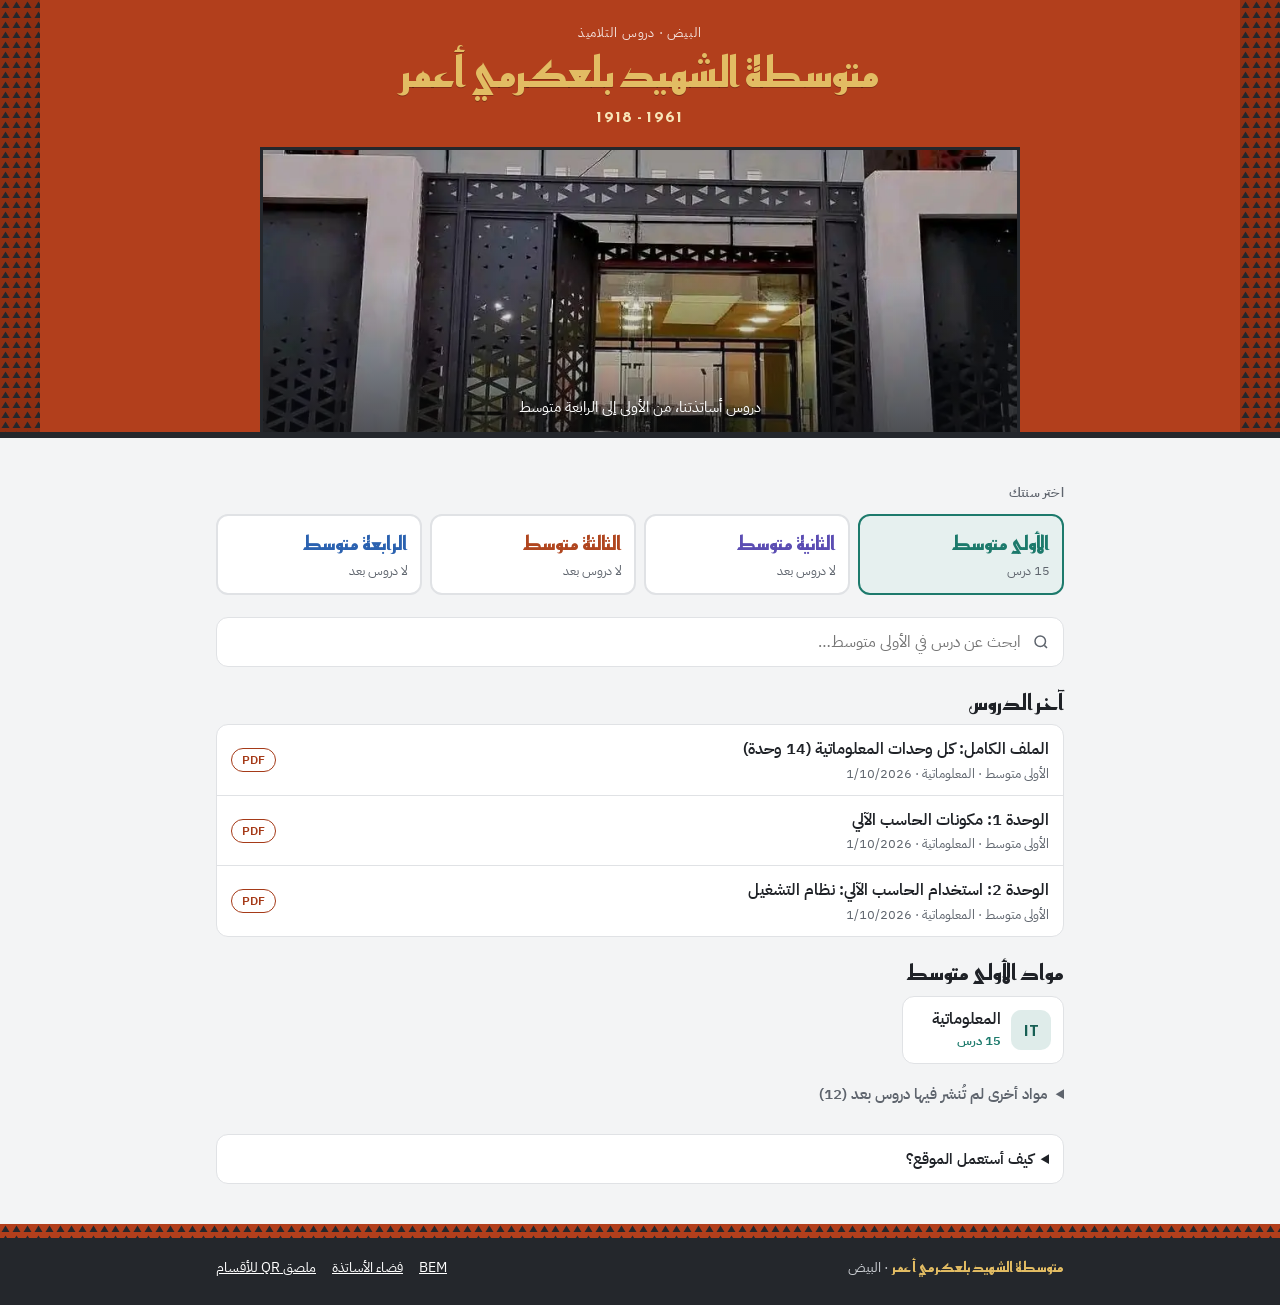
==== index.html @ a99bd286 "Silent key upload waits for the service worker; also from the fresh copy Co-Authored-By: Claude Opus" ====
<!doctype html>
<html lang="ar" dir="rtl">
<head>
<meta charset="utf-8">
<meta name="viewport" content="width=device-width,initial-scale=1,viewport-fit=cover">
<title>دروس متوسطة الشهيد بلعكرمي أعمر</title>
<meta name="description" content="دروس الأساتذة لتلاميذ متوسطة الشهيد بلعكرمي أعمر، البيض. من الأولى إلى الرابعة متوسط، ومواضيع شهادة التعليم المتوسط.">
<meta property="og:title" content="دروس متوسطة الشهيد بلعكرمي أعمر">
<meta property="og:description" content="كل دروس الأساتذة في مكان واحد، من الأولى إلى الرابعة متوسط.">
<meta property="og:image" content="https://aadl.tech/img/og.jpg">
<meta property="og:type" content="website">
<meta name="theme-color" content="#B23F1C">
<link rel="manifest" href="manifest.webmanifest">
<link rel="icon" href="icons/favicon.svg" type="image/svg+xml">
<link rel="icon" href="icons/favicon-32.png" sizes="32x32" type="image/png">
<link rel="apple-touch-icon" href="icons/app-touch-180.png">
<link rel="preload" href="fonts/plex-ar-400.woff2" as="font" type="font/woff2" crossorigin>
<link rel="preload" href="fonts/kufi-ar-700.woff2" as="font" type="font/woff2" crossorigin>
<link rel="preconnect" href="https://script.google.com" crossorigin>
<link rel="preconnect" href="https://script.googleusercontent.com" crossorigin>
<link rel="stylesheet" href="style.css?v=9">
<script src="config.js"></script>
<script src="common.js?v=11"></script>
</head>
<body>
<header class="facade">
  <div class="panel" aria-hidden="true"></div>
  <div class="inner">
    <span class="eyebrow" id="place">البيض · دروس التلاميذ</span>
    <h1 id="school">متوسطة الشهيد بلعكرمي أعمر</h1>
    <span class="dates" id="dates">1918 - 1961</span>
    <div class="glass">
      <picture><source type="image/webp" srcset="img/school-600.webp 600w, img/school-900.webp 900w" sizes="(max-width: 800px) 100vw, 760px"><img src="img/school-hero.jpg" alt="مدخل متوسطة الشهيد بلعكرمي أعمر" width="900" height="450" fetchpriority="high" decoding="async"></picture>
      <span>دروس أساتذتنا، من الأولى إلى الرابعة متوسط</span>
    </div>
  </div>
  <div class="panel" aria-hidden="true"></div>
</header>

<main>
  <div id="error"></div>
  <section id="news" hidden aria-label="إعلانات المؤسسة"></section>
  <section style="display:flex;flex-direction:column;gap:10px">
    <span class="label">اختر سنتك</span>
    <nav class="years" id="years" aria-label="السنوات"></nav>
  </section>
  <a class="bem-banner" id="bem" href="bem.html" hidden>
    <span class="bem-badge" aria-hidden="true">BEM</span>
    <span class="bt"><b>شهادة التعليم المتوسط</b><small id="bemc">مواضيع وتصحيحات</small></span>
    <span aria-hidden="true">←</span>
  </a>
  <div class="search">
    <svg viewBox="0 0 24 24" fill="none" stroke="currentColor" stroke-width="2" aria-hidden="true"><circle cx="11" cy="11" r="7"/><path d="M20 20l-3.5-3.5"/></svg>
    <input id="q" type="search" placeholder="ابحث عن درس في هذه السنة…" aria-label="ابحث عن درس" autocomplete="off">
  </div>
  <section id="saved" hidden aria-label="محفوظاتي للمراجعة"></section>
  <section id="latest" hidden></section>
  <section id="view"><div class="skeleton"></div></section>
  <section class="install pushc" id="pushc" hidden aria-live="polite"></section>
  <section class="install" id="install" hidden>
    <img class="iico" src="icons/app-192.png" width="52" height="52" alt="" loading="lazy">
    <span class="it"><b>ثبّت الموقع في هاتفك</b><small id="installHint">يفتح كتطبيق، والدروس التي فتحتها تبقى متاحة بدون إنترنت. قبل الاختبارات: افتح دروسك مرة واحدة بالإنترنت لتبقى معك.</small></span>
    <button class="btn sm" id="installBtn" type="button">تثبيت</button>
  </section>
  <details class="help">
    <summary>كيف أستعمل الموقع؟</summary>
    <ol>
      <li>اضغط على سنتك.</li>
      <li>اختر المادة، أو اكتب اسم الدرس في خانة البحث.</li>
      <li>اختر النوع إن أردت: درس، تمارين، فرض، اختبار، تصحيح.</li>
      <li>اضغط «افتح الدرس» ليفتح الملف أو الفيديو.</li>
      <li>إذا لم يفتح الدرس، اطلب المساعدة من أستاذك أو وليّك.</li>
    </ol>
  </details>
</main>

<footer>
  <div class="strip" aria-hidden="true"></div>
  <div class="in">
    <span><b id="fschool">متوسطة الشهيد بلعكرمي أعمر</b> · <span id="fplace">البيض</span></span>
    <span style="display:flex;gap:16px;flex-wrap:wrap"><a href="bem.html">BEM</a><a href="teacher.html">فضاء الأساتذة</a><a href="poster.html">ملصق QR للأقسام</a></span>
    <span id="pushf" hidden>🔔 الإشعارات مفعّلة · <button class="lnk" type="button" data-act="pushOff">إيقاف</button></span>
  </div>
</footer>

<script>
(function(){
var SUBJ=D.SUBJ,YEARS=D.YEARS,TERMS=D.TERMS,esc=D.esc,fmt=D.fmt,isNew=D.isNew,subj=D.subj;
var KIND={video:"فيديو",file:"ملف",link:"رابط",pdf:"PDF"};
var $=function(id){return document.getElementById(id)};
var lessons=[],loaded=false,ui={year:1,subj:null,q:"",type:""};

$("school").textContent=$("fschool").textContent=SITE.name;
$("dates").textContent=SITE.dates||"";$("dates").hidden=!SITE.dates;
$("place").textContent=(SITE.place?SITE.place+" · ":"")+"دروس التلاميذ";$("fplace").textContent=SITE.place||"";

var hm=(location.hash||"").slice(1).match(/^y([1-4])(?:-([a-z]+))?$/);
if(hm){ui.year=+hm[1];if(hm[2]&&subj(hm[2]))ui.subj=hm[2]}
else{try{var sy=+localStorage.getItem("doros-year");if(sy>=1&&sy<=4)ui.year=sy}catch(e){}}

function kind(u){if(isLocal(u))return"pdf";if(/youtu\.?be/i.test(u))return"video";if(/\.pdf($|[?#])/i.test(u)||/(drive|docs)\.google\./i.test(u))return"file";return"link"}
function safeUrl(u){return typeof u==="string"&&/^https:\/\/\S+$/i.test(u)}
function isLocal(u){return typeof u==="string"&&/^lessons\/[A-Za-z0-9_\/.-]+\.pdf$/i.test(u)&&u.indexOf("..")<0}
function okUrl(u){return safeUrl(u)||isLocal(u)}
function viewerHref(l){return"viewer.html?f="+encodeURIComponent(l.url)+"&t="+encodeURIComponent(l.title)+"&b=y"+l.year+"-"+l.subject}
function openHref(l){return l.src==="api"?"lesson.html?id="+encodeURIComponent(l.apiId):isLocal(l.url)?viewerHref(l):l.url}
function inSite(l){return l.src==="api"||isLocal(l.url)}
/* البحث: بدون تشكيل، أ/إ/آ = ا، ة = ه، ى = ي، و«٣» = «3» */
function norm(s){return D.fold(s).replace(/\s+/g," ").trim()}
function digit(s){return D.digits(s)}

/* ---- الدروس المرفوعة على الموقع نفسه (ملف lessons.csv) ---- */
function parseYear(v){v=norm(digit(v));var d=v.match(/[1-4]/);if(d)return +d[0];
 if(/اول/.test(v))return 1;if(/ثاني/.test(v))return 2;if(/ثالث/.test(v))return 3;if(/رابع/.test(v))return 4;return 0}
function parseTerm(v){var t=parseYear(v);return t>=1&&t<=3?t:0}
function parseSubj(v){v=norm(v);if(!v)return null;
 for(var i=0;i<SUBJ.length;i++){var n=norm(SUBJ[i].n);if(n===v||n.indexOf(v)>=0||v.indexOf(n.replace(/^(اللغه|التربيه|العلوم) /,""))>=0)return SUBJ[i].k}
 var alias={"فيزياء":"phy","طبيعيه":"sci","تاريخ":"hist","اسلاميه":"isl","مدنيه":"civ","انجليزيه":"en","فرنسيه":"fr","عربيه":"ar","معلوماتيه":"info","رياضيات":"math"};
 for(var a in alias)if(v.indexOf(a)>=0)return alias[a];return null}
function parseDate(v){v=digit(String(v||"").trim());var a=v.match(/^(\d{4})[-\/](\d{1,2})[-\/](\d{1,2})/);if(a)return a[1]+"-"+a[2].padStart(2,"0")+"-"+a[3].padStart(2,"0");
 var b=v.match(/^(\d{1,2})[\/.-](\d{1,2})[\/.-](\d{4})/);if(b)return b[3]+"-"+b[2].padStart(2,"0")+"-"+b[1].padStart(2,"0");return""}
function parseCSV(t){var rows=[],row=[],f="",q=false;t=String(t).replace(/^﻿/,"");
 for(var i=0;i<t.length;i++){var c=t[i];
  if(q){if(c==='"'){if(t[i+1]==='"'){f+='"';i++}else q=false}else f+=c}
  else if(c==='"')q=true;else if(c===","){row.push(f);f=""}
  else if(c==="\n"||c==="\r"){if(c==="\r"&&t[i+1]==="\n")i++;row.push(f);rows.push(row);row=[];f=""}
  else f+=c}
 if(f!==""||row.length){row.push(f);rows.push(row)}return rows}
function fromRows(rows){if(!rows.length)return[];
 var H=rows[0].map(norm),col=function(){for(var i=0;i<arguments.length;i++){var k=norm(arguments[i]);for(var j=0;j<H.length;j++)if(H[j].indexOf(k)>=0)return j}return-1};
 var cY=col("السنه"),cS=col("الماده"),cT=col("الفصل"),cN=col("عنوان"),cU=col("الرابط"),cP=col("الاستاذ"),cO=col("ملاحظه"),cD=col("التاريخ"),cR=col("الترتيب");
 var out=[];
 rows.slice(1).forEach(function(r,i){var g=function(c){return c>=0&&r[c]!=null?String(r[c]).trim():""};
  var l={src:"csv",id:"a"+String(i).padStart(5,"0"),year:parseYear(g(cY)),subject:parseSubj(g(cS)),term:parseTerm(g(cT)),title:g(cN),url:g(cU),teacher:g(cP),note:g(cO),
   date:parseDate(g(cD)),order:(function(x){x=parseInt(digit(x),10);return isNaN(x)?null:x})(g(cR)),type:"lesson",unit:"",files:[],videos:[],text:""};
  if(l.year&&l.subject&&l.title&&okUrl(l.url))out.push(l)});
 return out}

/* ---- دروس الأساتذة (من الخادم) ---- */
function mapApi(L){return L.map(function(x){return{src:"api",apiId:x.id,id:"c"+String(x.ts||0).padStart(15,"0"),year:+x.year,subject:x.subject,term:+x.term||0,
 title:x.title,text:x.text||"",note:"",url:"",teacher:x.teacher||"",date:x.date||"",order:null,files:x.files||[],videos:x.videos||[],type:D.typeOf(x),unit:x.unit||""}})
 .filter(function(l){return l.year>=1&&l.year<=4&&subj(l.subject)})}

function byNewest(a,b){return(b.date||"").localeCompare(a.date||"")||((a.order!=null&&b.order!=null)?a.order-b.order:0)||b.id.localeCompare(a.id)}
function byCourse(a,b){return(a.date||"").localeCompare(b.date||"")||((a.order!=null&&b.order!=null)?a.order-b.order:0)||a.id.localeCompare(b.id)}
function inYear(y){return lessons.filter(function(l){return l.year===y})}
function count(y,s){return lessons.filter(function(l){return l.year===y&&(!s||l.subject===s)}).length}

function pills(l){var o="";if(isNew(l.date))o+='<span class="pill new">جديد</span>';
 if(l.type&&l.type!=="lesson")o+='<span class="pill t-'+l.type+'">'+esc(D.typeName(l.type))+'</span>';
 if(l.src==="api"){if(l.files.length)o+='<span class="pill pdf">'+(l.files.length===1?"ملف":l.files.length===2?"ملفان":l.files.length+" ملفات")+'</span>';
  if(l.videos.length)o+='<span class="pill video">'+(l.videos.length===1?"فيديو":l.videos.length+" فيديو")+'</span>';
  if(!l.files.length&&!l.videos.length)o+='<span class="pill link">شرح</span>'}
 else{var k=kind(l.url);o+='<span class="pill '+k+'">'+KIND[k]+'</span>'}
 return o}
/* «احفظ للمراجعة» */
var byKey={};
function lkey(l){return l.src==="api"?"a:"+l.apiId:"c:"+l.url}
function star(l){var k=lkey(l),on=D.isSaved(k);byKey[k]=l;
 return'<button class="star" type="button" data-act="save" data-k="'+esc(k)+'" aria-pressed="'+on+'" aria-label="'+(on?"أزل من المحفوظات":"احفظ للمراجعة")+'" title="'+(on?"محفوظ للمراجعة":"احفظ للمراجعة")+'">'+(on?"★":"☆")+'</button>'}
function renderSaved(){var el=$("saved"),S=D.saved();
 if(!S.length||ui.subj||ui.q){el.hidden=true;el.innerHTML="";return}
 var row=function(x){var s=subj(x.s),y=YEARS[(+x.y||1)-1];return'<div class="mini sv"><a href="'+esc(x.h)+'"'+(x.ext?' target="_blank" rel="noopener"':'')+'><span class="mt"><b>'+esc(x.t)+'</b><small>'+esc(y?y.name:"")+(s?' · '+esc(s.n):'')+'</small></span></a><button class="x" type="button" data-act="unsave" data-k="'+esc(x.k)+'" aria-label="أزل من المحفوظات">×</button></div>'};
 el.hidden=false;el.innerHTML='<div class="sec-h" style="margin-bottom:8px"><h2>★ محفوظاتي للمراجعة</h2><small style="color:var(--muted)">'+S.length+'</small></div><div class="minis">'+S.slice(0,5).map(row).join("")+'</div>'
  +(S.length>5?'<details class="more-saved"><summary>عرض الكل ('+S.length+')</summary><div class="minis">'+S.slice(5).map(row).join("")+'</div></details>':'')}
function setStars(k,on){Array.prototype.forEach.call(document.querySelectorAll('.star[data-k]'),function(b){if(b.getAttribute("data-k")!==k)return;b.setAttribute("aria-pressed",String(on));b.textContent=on?"★":"☆";b.setAttribute("aria-label",on?"أزل من المحفوظات":"احفظ للمراجعة");b.title=on?"محفوظ للمراجعة":"احفظ للمراجعة"})}

function card(l,showWhere){var meta=[],s=subj(l.subject);
 if(l.unit)meta.push(esc(l.unit));if(l.teacher)meta.push("الأستاذ(ة): "+esc(l.teacher));if(l.date)meta.push(fmt(l.date));
 var o='<article class="lesson">'+(showWhere?'<span class="where">'+esc(YEARS[l.year-1].name)+' · '+esc(s.n)+'</span>':"")
  +'<div class="row"><h4>'+esc(l.title)+'</h4><span class="tags">'+pills(l)+star(l)+'</span></div>'
  +(meta.length?'<div class="meta">'+meta.map(function(x){return"<span>"+x+"</span>"}).join("<span>·</span>")+'</div>':"")
  +(l.text?'<p class="note excerpt">'+esc(l.text)+'</p>':"")+(l.note?'<p class="note">'+esc(l.note)+'</p>':"");
 if(l.src==="api")o+='<a class="open" href="'+esc(openHref(l))+'">افتح الدرس</a>';
 else if(isLocal(l.url))o+='<div class="acts"><a class="open" href="'+esc(viewerHref(l))+'">اعرض الدرس</a><a class="dl" href="'+esc(l.url)+'" download>تحميل ⤓</a></div>';
 else o+='<a class="open" href="'+esc(l.url)+'" target="_blank" rel="noopener">افتح الدرس ↗</a>';
 return o+'</article>'}

/* ---- إعلانات المؤسسة ---- */
function renderNews(){var N=D.activeNews(D.news()),el=$("news");
 if(!N.length){el.hidden=true;el.innerHTML="";return}
 el.hidden=false;el.innerHTML='<div class="news">'+N.map(function(n){return'<article class="nitem'+(n.pinned?' pin':'')+'"><div class="nh"><b>'+(n.pinned?'<span aria-hidden="true">📌 </span>':'')+esc(n.title)+'</b><small>'+fmt(n.date)+'</small></div>'+(n.text?'<p>'+esc(n.text)+'</p>':'')+'</article>'}).join("")+'</div>'}

function renderYears(){var o="";
 YEARS.forEach(function(y){var c=count(y.n);o+='<button class="year" data-act="year" data-y="'+y.n+'" aria-pressed="'+(ui.year===y.n)+'"><b>'+y.name+'</b><span>'+(loaded?(c?c+" درس":"لا دروس بعد"):"…")+'</span></button>'});
 $("years").innerHTML=o;
 var bem=lessons.filter(function(l){return l.type==="bem"||l.type==="bemc"}).length;
 $("bem").hidden=!(ui.year===4||bem>0);$("bemc").textContent=bem?bem+" موضوع وتصحيح":"مواضيع وتصحيحات";}

function renderLatest(){var L=lessons.slice().sort(byNewest).slice(0,3),el=$("latest");
 if(!L.length||ui.subj||ui.q){el.hidden=true;return}
 el.hidden=false;el.innerHTML='<div class="sec-h" style="margin-bottom:8px"><h2>آخر الدروس</h2></div><div class="minis">'+L.map(function(l){
  return'<a class="mini" href="'+esc(openHref(l))+'"'+(inSite(l)?'':' target="_blank" rel="noopener"')+'><span class="mt"><b>'+esc(l.title)+'</b><small>'+esc(YEARS[l.year-1].name)+' · '+esc(subj(l.subject).n)+(l.date?' · '+fmt(l.date):'')+'</small></span><span class="tags">'+miniPill(l)+'</span></a>'}).join("")+'</div>'}
function miniPill(l){if(isNew(l.date))return'<span class="pill new">جديد</span>';if(l.type&&l.type!=="lesson")return'<span class="pill t-'+l.type+'">'+esc(D.typeName(l.type))+'</span>';
 if(l.src==="api")return l.videos.length&&!l.files.length?'<span class="pill video">فيديو</span>':l.files.length?'<span class="pill pdf">ملف</span>':'<span class="pill link">شرح</span>';var k=kind(l.url);return'<span class="pill '+k+'">'+KIND[k]+'</span>'}

function subjBtn(s,c){return'<button class="subj'+(c?" has":"")+'" data-act="subj" data-k="'+s.k+'" style="--yc:var(--y'+ui.year+')"><span class="glyph" aria-hidden="true">'+esc(s.g)+'</span><span class="t"><b>'+s.n+'</b><small>'+(c?c+" درس":"لا دروس بعد")+'</small></span></button>'}

function renderView(){var o="",yname=YEARS[ui.year-1].name;
 if(!loaded){$("view").innerHTML='<div class="list"><div class="skeleton"></div><div class="skeleton"></div></div>';return}
 if(ui.q){var q=norm(ui.q),R=inYear(ui.year).filter(function(l){return norm(l.title+" "+l.note+" "+l.text+" "+l.unit+" "+l.teacher+" "+subj(l.subject).n+" "+D.typeName(l.type)).indexOf(q)>=0}).sort(byNewest);
  o='<div class="sec-h"><h2>نتائج البحث في '+yname+'</h2></div>';
  o+=R.length?'<div class="list" style="margin-top:10px">'+R.map(function(l){return card(l,true)}).join("")+'</div>':'<div class="empty" style="margin-top:10px">لا يوجد درس بهذا الاسم في '+yname+'.</div>';
 }else if(!ui.subj){
  /* المواد التي فيها دروس أولًا، والباقي مطويّ */
  var full=SUBJ.filter(function(s){return count(ui.year,s.k)}),empty=SUBJ.filter(function(s){return!count(ui.year,s.k)});
  o='<div class="sec-h" style="margin-bottom:10px"><h2>مواد '+yname+'</h2></div>';
  if(full.length)o+='<div class="subjects">'+full.map(function(s){return subjBtn(s,count(ui.year,s.k))}).join("")+'</div>';
  else o+='<div class="empty">لم تُنشر دروس لهذه السنة بعد. ستظهر هنا فور نشرها.</div>';
  if(empty.length)o+='<details class="more-subj"'+(full.length?'':' open')+'><summary>مواد أخرى لم تُنشر فيها دروس بعد ('+empty.length+')</summary><div class="subjects">'+empty.map(function(s){return subjBtn(s,0)}).join("")+'</div></details>';
 }else{
  var s=subj(ui.subj),all=lessons.filter(function(l){return l.year===ui.year&&l.subject===ui.subj});
  o='<div class="sec-h" style="margin-bottom:12px"><h2>'+s.n+' · '+yname+'</h2><span style="display:flex;gap:6px;flex-wrap:wrap"><button class="back" data-act="shareSubj" title="أرسل رابط هذه المادة لمجموعة القسم">مشاركة ↗</button><button class="back" data-act="back">→ كل المواد</button></span></div>';
  if(!all.length){o+='<div class="empty">لم يُضِف الأستاذ دروسًا لهذه المادة بعد. عُد لاحقًا.</div>';$("view").innerHTML=o;return}
  /* أزرار التصفية حسب النوع */
  var present=D.TYPES.filter(function(t){return all.some(function(l){return l.type===t.k})});
  if(ui.type&&!present.some(function(t){return t.k===ui.type}))ui.type="";
  if(present.length>1)o+='<div class="chips" role="group" aria-label="نوع المحتوى"><button class="chip" data-act="type" data-t="" aria-pressed="'+(!ui.type)+'">الكل <small>'+all.length+'</small></button>'
   +present.map(function(t){var c=all.filter(function(l){return l.type===t.k}).length;return'<button class="chip" data-act="type" data-t="'+t.k+'" aria-pressed="'+(ui.type===t.k)+'">'+t.n+' <small>'+c+'</small></button>'}).join("")+'</div>';
  var list=ui.type?all.filter(function(l){return l.type===ui.type}):all;
  /* دروس السنة الدراسية الحالية أولًا، ودروس السنوات الماضية في «أرشيف» مطويّ */
  var ys=D.yearStart(),cur=list.filter(function(l){return!l.date||l.date>=ys||l.type==="bem"||l.type==="bemc"}),old=list.filter(function(l){return cur.indexOf(l)<0});
  if(cur.length)o+=terms(cur);
  else o+='<div class="empty">لم تُنشر دروس هذه السنة الدراسية بعد. دروس السنوات الماضية في الأرشيف أدناه.</div>';
  if(old.length)o+='<details class="archive" style="margin-top:18px"><summary>📦 أرشيف السنوات الماضية ('+old.length+')</summary><div class="list">'+old.slice().sort(byNewest).map(function(l){return card(l,false)}).join("")+'</div></details>';
 }
 $("view").innerHTML=o}

/* الدروس بلا فصل (ملفات lessons.csv، أو «بدون تحديد» في فضاء الأساتذة) تُعرض أولًا بعنوان «لكل السنة»،
   ولا تنزل إلى آخر الصفحة كـ«دروس أخرى» عندما ينشر أستاذ أول درس بفصل */
function terms(list){var o="",termed=list.some(function(l){return l.term>0});
 o+='<div style="display:flex;flex-direction:column;gap:18px">';
 [0,1,2,3].forEach(function(t){var T=list.filter(function(l){return l.term===t});if(!T.length)return;
  o+='<section class="term">'+(termed?'<h3>'+(t?TERMS[t-1]:"لكل السنة")+'</h3>':'');
  var withUnit=T.filter(function(l){return l.unit});
  if(!withUnit.length){o+=T.slice().sort(byNewest).map(function(l){return card(l,false)}).join("")}
  else{
   /* حسب المقطع: المقاطع بترتيبها (رقم أو «الأول، الثاني…»)، والدروس داخل المقطع بترتيب نشرها */
   var units=[];withUnit.forEach(function(l){if(units.indexOf(l.unit)<0)units.push(l.unit)});
   units.sort(function(a,b){return D.unitKey(a)-D.unitKey(b)||a.localeCompare(b,"ar")});
   units.forEach(function(u){o+='<div class="unit"><h4 class="unit-h">'+esc(u)+'</h4>'+T.filter(function(l){return l.unit===u}).sort(byCourse).map(function(l){return card(l,false)}).join("")+'</div>'});
   var rest=T.filter(function(l){return!l.unit});if(rest.length)o+='<div class="unit"><h4 class="unit-h">دروس أخرى</h4>'+rest.sort(byNewest).map(function(l){return card(l,false)}).join("")+'</div>';
  }
  o+='</section>'});
 return o+'</div>'}

function render(){renderNews();renderYears();renderSaved();renderLatest();renderView();$("q").placeholder="ابحث عن درس في "+YEARS[ui.year-1].name+"…"}
/* كل اختيار يُضاف إلى سجل التصفح: زر «رجوع» في الهاتف يعود خطوة داخل الموقع بدل الخروج منه */
function go(){var h="#y"+ui.year+(ui.subj?"-"+ui.subj:"");if(location.hash!==h)history.pushState(null,"",h);render()}
function fromHash(){var m=(location.hash||"").slice(1).match(/^y([1-4])(?:-([a-z]+))?$/);
 if(m){ui.year=+m[1];ui.subj=m[2]&&subj(m[2])?m[2]:null}else ui.subj=null;ui.type="";render()}
document.addEventListener("click",function(ev){var b=ev.target.closest("[data-act]");if(!b)return;var a=b.getAttribute("data-act");
 if(a==="year"){ui.year=+b.getAttribute("data-y");ui.subj=null;ui.type="";try{localStorage.setItem("doros-year",ui.year)}catch(e){}}
 else if(a==="subj"){ui.subj=b.getAttribute("data-k");ui.type="";ui.q="";$("q").value="";$("view").scrollIntoView({behavior:"smooth",block:"start"})}
 else if(a==="back"){ui.subj=null;ui.type=""}
 else if(a==="type"){ui.type=b.getAttribute("data-t")||"";renderView();return}
 else if(a==="save"){var k=b.getAttribute("data-k"),l=byKey[k];if(!l)return;
  var on=D.toggleSaved({k:k,t:l.title,h:openHref(l),y:l.year,s:l.subject,ty:l.type,ext:!inSite(l)});setStars(k,on);renderSaved();
  if(on&&l.src==="api")D.lesson(l.apiId).catch(function(){});   /* يُحفظ في الهاتف ليفتح بدون إنترنت */
  return}
 else if(a==="unsave"){var k2=b.getAttribute("data-k");D.toggleSaved({k:k2});setStars(k2,false);renderSaved();return}
 else if(a==="pushOn"){if(PS.busy||!D.armed($("pushc")))return;try{localStorage.setItem("doros-push-tried","1")}catch(e){}PS.busy=true;PS.err="";renderPush();D.pushOn().then(function(){PS.busy=false;PS.just=true;renderPush()},function(e){PS.busy=false;PS.err=D.errText(e);renderPush()});return}
 else if(a==="pushOff"){b.disabled=true;D.pushOff().then(function(){PS.just=false;PS.err="";renderPush()});return}
 else if(a==="pushHide"){if(!D.armed($("pushc")))return;try{localStorage.setItem("doros-push-hide","1")}catch(e){}$("pushc").hidden=true;return}
 else if(a==="shareSubj"){var s2=subj(ui.subj);D.share("دروس "+(s2?s2.n:"")+" · "+YEARS[ui.year-1].name+" — "+SITE.name,D.siteUrl("./#y"+ui.year+"-"+ui.subj));return}
 go()});
window.addEventListener("popstate",fromHash);window.addEventListener("hashchange",fromHash);
$("q").addEventListener("input",function(){ui.q=this.value.trim();if(ui.q)ui.subj=null;renderSaved();renderLatest();renderView()});

/* ---- التحميل: الدروس المحلية + دروس الأساتذة (نسخة الهاتف فورًا، ثم الخادم) ---- */
var saved=D.apiOn()?D.cached():null,base=[],apiL=saved?mapApi(saved.lessons):[];
function merge(){lessons=base.concat(apiL)}
function notice(t,retry){$("error").innerHTML=t?'<div class="msg" role="status" style="display:flex;gap:10px;align-items:center;justify-content:space-between;flex-wrap:wrap"><span>'+t+'</span>'+(retry?'<button class="btn sm" id="retry" type="button">إعادة المحاولة</button>':'')+'</div>':'';
 var b=$("retry");if(b)b.onclick=function(){notice("");fetchApi(true)}}
/* ---- الإشعارات على الهاتف (تظهر فقط عندما يكون الخادم على الإصدار 6 فما فوق) ----
   البطاقة لا تظهر في أول زيارة (ابتداءً من اليوم الثاني، أو بعد فتح درس)، وطلب الإذن لا يكون إلا بعد ضغط «فعّل» */
var PS={busy:false,err:"",just:false};
function renderPush(){var el=$("pushc"),f=$("pushf");
 D.pushStatus().then(function(st){
  f.hidden=st!=="on";
  var hide=false,tried=false;try{hide=localStorage.getItem("doros-push-hide")==="1";tried=localStorage.getItem("doros-push-tried")==="1"}catch(e){}
  if(st==="nokey"||st==="unsupported"||(st==="on"&&!PS.just)||(hide&&st!=="on"&&!PS.err)||(st!=="on"&&!PS.err&&!D.pushInvite())||(st==="denied"&&!tried)){el.hidden=true;return}
  var t,btn="";
  if(st==="on")t='<b>🔔 الإشعارات مفعّلة على هذا الهاتف ✓</b><small>ستصلك إعلانات المؤسسة. يمكنك إيقافها من أسفل الصفحة.</small>';
  else if(st==="install")t='<b>🔔 إشعارات المؤسسة في آيفون</b><small>ثبّت الموقع أولًا: زر المشاركة ⬆️ ثم «إضافة إلى الشاشة الرئيسية». افتحه من هناك وفعّل الإشعارات.</small>';
  else if(st==="denied")t='<b>🔔 الإشعارات ممنوعة</b><small>'+D.esc(D.errText({code:"DENIED"}))+'</small>';
  else{t='<b>🔔 إشعارات المؤسسة</b><small>'+(PS.err?D.esc(PS.err):'تصلك الإعلانات المهمة على هاتفك، حتى لو كان الموقع مغلقًا.')+'</small>';
   btn='<button class="btn sm" type="button" data-act="pushOn"'+(PS.busy?' disabled':'')+'>'+(PS.busy?'جاري التفعيل…':'فعّل')+'</button>'}
  el.innerHTML='<span class="it">'+t+'</span>'+btn+(st!=="on"?'<button class="x" type="button" data-act="pushHide" aria-label="إخفاء" title="إخفاء">×</button>':'');
  el.hidden=false;D.arm(el)})}
function fetchApi(force){return D.lessons(force).then(function(L){apiL=mapApi(L);merge();render();renderPush();notice(navigator.onLine?"":"أنت بدون إنترنت. المعروض آخر نسخة محفوظة في هاتفك.")},function(){
 if(!navigator.onLine)notice(saved?"أنت بدون إنترنت. المعروض آخر نسخة محفوظة في هاتفك.":"أنت بدون إنترنت. اتصل ثم أعد المحاولة.",true);
 else if(saved)notice("الخادم مشغول الآن، والمعروض هو آخر نسخة محفوظة في هاتفك.",true);
 else notice("تعذّر تحميل دروس الأساتذة (الخادم مشغول أو الاتصال ضعيف).",true)})}
/* الدروس المرفوعة على الموقع (lessons.csv): آخر نسخة محفوظة في الهاتف تُعرض فورًا، والجديدة تُطلب في الخلفية */
var CSVK="doros-csv-v1",csv0=null;try{csv0=localStorage.getItem(CSVK)}catch(e){}
if(csv0!=null){base=fromRows(parseCSV(csv0));merge();loaded=true}
render();D.inAppNote(document.querySelector("main"));
fetch("lessons.csv?t="+Date.now(),{cache:"no-store"}).then(function(r){if(!r.ok)throw 0;return r.text()}).then(function(t){
  if(t!==csv0){try{localStorage.setItem(CSVK,t)}catch(e){}base=fromRows(parseCSV(t));merge()}loaded=true;render()},
 function(){loaded=true;render()});
D.track("/","الصفحة الرئيسية");
renderPush();
/* فُتح من إشعار: نجلب الإعلانات الجديدة فورًا، ونُظهرها في أعلى الصفحة */
var fromPush=/[?&]from=push/.test(location.search);
if(D.apiOn()){D.markVisit();fetchApi(fromPush).then(function(){if(fromPush&&!$("news").hidden)$("news").scrollIntoView({block:"start"})})}

/* ---- التثبيت كتطبيق ---- */
if(!D.standalone()){
 D.onInstallable(function(){$("install").hidden=false});
 if(D.isIOS()){$("install").hidden=false;$("installBtn").hidden=true;$("installHint").textContent="في Safari: اضغط زر المشاركة ⬆️ ثم «إضافة إلى الشاشة الرئيسية». قبل الاختبارات: افتح دروسك مرة واحدة بالإنترنت لتبقى معك.";}
 $("installBtn").onclick=function(){D.install().then(function(ok){if(ok)$("install").hidden=true})};
}
})();
</script>
</body>
</html>
---- style.css ----
/* الخطوط مستضافة في الموقع نفسه (رخصة OFL في مجلد fonts): بدون اتصال إضافي بخوادم Google قبل ظهور الصفحة.
   ثلاثة أوزان فقط: نص عادي (400، ويغطي 500)، نص عريض (600)، وعناوين Reem Kufi (700، ويغطي 600). */
@font-face{font-family:"IBM Plex Sans Arabic";font-style:normal;font-weight:300 500;font-display:swap;src:url(fonts/plex-ar-400.woff2) format("woff2");unicode-range:U+0600-06FF,U+0750-077F,U+0870-088E,U+0890-0891,U+0897-08E1,U+08E3-08FF,U+200C-200E,U+2010-2011,U+204F,U+2E41,U+FB50-FDFF,U+FE70-FE74,U+FE76-FEFC,U+102E0-102FB,U+10E60-10E7E,U+10EC2-10EC4,U+10EFC-10EFF,U+1EE00-1EE03,U+1EE05-1EE1F,U+1EE21-1EE22,U+1EE24,U+1EE27,U+1EE29-1EE32,U+1EE34-1EE37,U+1EE39,U+1EE3B,U+1EE42,U+1EE47,U+1EE49,U+1EE4B,U+1EE4D-1EE4F,U+1EE51-1EE52,U+1EE54,U+1EE57,U+1EE59,U+1EE5B,U+1EE5D,U+1EE5F,U+1EE61-1EE62,U+1EE64,U+1EE67-1EE6A,U+1EE6C-1EE72,U+1EE74-1EE77,U+1EE79-1EE7C,U+1EE7E,U+1EE80-1EE89,U+1EE8B-1EE9B,U+1EEA1-1EEA3,U+1EEA5-1EEA9,U+1EEAB-1EEBB,U+1EEF0-1EEF1}
@font-face{font-family:"IBM Plex Sans Arabic";font-style:normal;font-weight:300 500;font-display:swap;src:url(fonts/plex-la-400.woff2) format("woff2");unicode-range:U+0000-00FF,U+0131,U+0152-0153,U+02BB-02BC,U+02C6,U+02DA,U+02DC,U+0304,U+0308,U+0329,U+2000-206F,U+20AC,U+2122,U+2191,U+2193,U+2212,U+2215,U+FEFF,U+FFFD}
@font-face{font-family:"IBM Plex Sans Arabic";font-style:normal;font-weight:600 800;font-display:swap;src:url(fonts/plex-ar-600.woff2) format("woff2");unicode-range:U+0600-06FF,U+0750-077F,U+0870-088E,U+0890-0891,U+0897-08E1,U+08E3-08FF,U+200C-200E,U+2010-2011,U+204F,U+2E41,U+FB50-FDFF,U+FE70-FE74,U+FE76-FEFC,U+102E0-102FB,U+10E60-10E7E,U+10EC2-10EC4,U+10EFC-10EFF,U+1EE00-1EE03,U+1EE05-1EE1F,U+1EE21-1EE22,U+1EE24,U+1EE27,U+1EE29-1EE32,U+1EE34-1EE37,U+1EE39,U+1EE3B,U+1EE42,U+1EE47,U+1EE49,U+1EE4B,U+1EE4D-1EE4F,U+1EE51-1EE52,U+1EE54,U+1EE57,U+1EE59,U+1EE5B,U+1EE5D,U+1EE5F,U+1EE61-1EE62,U+1EE64,U+1EE67-1EE6A,U+1EE6C-1EE72,U+1EE74-1EE77,U+1EE79-1EE7C,U+1EE7E,U+1EE80-1EE89,U+1EE8B-1EE9B,U+1EEA1-1EEA3,U+1EEA5-1EEA9,U+1EEAB-1EEBB,U+1EEF0-1EEF1}
@font-face{font-family:"IBM Plex Sans Arabic";font-style:normal;font-weight:600 800;font-display:swap;src:url(fonts/plex-la-600.woff2) format("woff2");unicode-range:U+0000-00FF,U+0131,U+0152-0153,U+02BB-02BC,U+02C6,U+02DA,U+02DC,U+0304,U+0308,U+0329,U+2000-206F,U+20AC,U+2122,U+2191,U+2193,U+2212,U+2215,U+FEFF,U+FFFD}
@font-face{font-family:"Reem Kufi";font-style:normal;font-weight:500 900;font-display:swap;src:url(fonts/kufi-ar-700.woff2) format("woff2");unicode-range:U+0600-06FF,U+0750-077F,U+0870-088E,U+0890-0891,U+0897-08E1,U+08E3-08FF,U+200C-200E,U+2010-2011,U+204F,U+2E41,U+FB50-FDFF,U+FE70-FE74,U+FE76-FEFC,U+102E0-102FB,U+10E60-10E7E,U+10EC2-10EC4,U+10EFC-10EFF,U+1EE00-1EE03,U+1EE05-1EE1F,U+1EE21-1EE22,U+1EE24,U+1EE27,U+1EE29-1EE32,U+1EE34-1EE37,U+1EE39,U+1EE3B,U+1EE42,U+1EE47,U+1EE49,U+1EE4B,U+1EE4D-1EE4F,U+1EE51-1EE52,U+1EE54,U+1EE57,U+1EE59,U+1EE5B,U+1EE5D,U+1EE5F,U+1EE61-1EE62,U+1EE64,U+1EE67-1EE6A,U+1EE6C-1EE72,U+1EE74-1EE77,U+1EE79-1EE7C,U+1EE7E,U+1EE80-1EE89,U+1EE8B-1EE9B,U+1EEA1-1EEA3,U+1EEA5-1EEA9,U+1EEAB-1EEBB,U+1EEF0-1EEF1}
@font-face{font-family:"Reem Kufi";font-style:normal;font-weight:500 900;font-display:swap;src:url(fonts/kufi-la-700.woff2) format("woff2");unicode-range:U+0000-00FF,U+0131,U+0152-0153,U+02BB-02BC,U+02C6,U+02DA,U+02DC,U+0304,U+0308,U+0329,U+2000-206F,U+20AC,U+2122,U+2191,U+2193,U+2212,U+2215,U+FEFF,U+FFFD}
/* Layout: the page echoes the school's facade — a brick frame with gold lettering and perforated
   lattice side panels around the entrance photo, then one calm column: years, search, subjects, lessons. */
:root{
  --ground:#F3F4F5; --surface:#FFFFFF; --ink:#1F2227; --muted:#5E646D; --line:#E0E2E5;
  --brick:#B23F1C; --brick-deep:#8E2F12; --gold:#E2BC63; --gold-ink:#8A6418; --charcoal:#24272C;
  --y1:#1D7A6C; --y2:#5B4DB3; --y3:#B0461F; --y4:#2B62B0;
  --ok:#1F7F55; --danger:#B8322A; --brick-ink:#A53A18;
  --display:"Reem Kufi","IBM Plex Sans Arabic",Tahoma,sans-serif;
  --body:"IBM Plex Sans Arabic",Tahoma,"Segoe UI",sans-serif;
  --lattice:url("data:image/svg+xml,%3Csvg xmlns='http://www.w3.org/2000/svg' width='22' height='20'%3E%3Cpath d='M3 16 L11 3 L19 16 Z' fill='%2324272C'/%3E%3C/svg%3E");
}
@media (prefers-color-scheme: dark){:root:not([data-theme="light"]){
  --ground:#14161A; --surface:#1D2025; --ink:#ECEDEF; --muted:#A2A8B1; --line:#30343A;
  --brick:#A63A19; --brick-deep:#7A2A10; --gold:#E7C46F; --gold-ink:#E2BC63; --charcoal:#0E0F11;
  --y1:#45C1AE; --y2:#A596F2; --y3:#F08A5F; --y4:#77A6F2; --ok:#4CC38A; --danger:#FF7A6E; --brick-ink:#F39A73; color-scheme:dark}}
:root[data-theme="dark"]{
  --ground:#14161A; --surface:#1D2025; --ink:#ECEDEF; --muted:#A2A8B1; --line:#30343A;
  --brick:#A63A19; --brick-deep:#7A2A10; --gold:#E7C46F; --gold-ink:#E2BC63; --charcoal:#0E0F11;
  --y1:#45C1AE; --y2:#A596F2; --y3:#F08A5F; --y4:#77A6F2; --ok:#4CC38A; --danger:#FF7A6E; --brick-ink:#F39A73; color-scheme:dark}

/* «hidden» يغلب أي display في التنسيق (كانت بطاقة التثبيت وشريط BEM تظهران دائمًا) */
[hidden]{display:none!important}
*{box-sizing:border-box}
html{-webkit-text-size-adjust:100%}
body{margin:0;background:var(--ground);color:var(--ink);font-family:var(--body);font-size:16px;line-height:1.65}
/* كلمة أو رابط طويل جدًا بلا مسافات يُقسَم بدل أن يجعل الصفحة تنزلق جانبيًا على الهواتف الصغيرة */
body{overflow-wrap:break-word}
.meta span,.where,.unit-h,.mrow h4,.head h2{overflow-wrap:anywhere}
img{max-width:100%;display:block}
button,input{font:inherit;color:inherit}
:focus-visible{outline:3px solid var(--gold);outline-offset:2px}
h1,h2,h3{font-family:var(--display);line-height:1.25;margin:0;text-wrap:balance}

/* ---------- facade hero ---------- */
.facade{background:var(--brick);color:#fff;display:grid;grid-template-columns:22px minmax(0,1fr) 22px;
  border-bottom:6px solid var(--charcoal)}
.facade .panel{background-color:var(--brick-deep);background-image:var(--lattice);background-size:11px 10px}
.facade .inner{padding:22px 12px 0;display:flex;flex-direction:column;align-items:center;gap:4px;text-align:center;min-width:0}
.facade .eyebrow{font-size:.8rem;letter-spacing:.06em;opacity:.85}
.facade h1{font-size:clamp(1.55rem,6.4vw,2.6rem);font-weight:700;color:var(--gold);text-shadow:0 1px 0 rgba(0,0,0,.25)}
.facade .dates{font-family:var(--display);color:#F8E6B8;font-size:1rem;letter-spacing:.08em;font-variant-numeric:tabular-nums;direction:ltr}
.facade .glass{margin-top:14px;width:100%;max-width:760px;aspect-ratio:16/8;border:3px solid var(--charcoal);border-bottom:0;
  background:var(--charcoal);overflow:hidden;position:relative}
.facade .glass picture{display:block;width:100%;height:100%}
.facade .glass img{width:100%;height:100%;object-fit:cover;object-position:50% 72%}
.facade .glass::after{content:"";position:absolute;inset:0;background:linear-gradient(to top,rgba(14,15,17,.55),transparent 55%)}
.facade .glass span{position:absolute;inset-inline:0;bottom:12px;z-index:1;font-size:.95rem;font-weight:500;padding-inline:12px}
@media (min-width:720px){.facade{grid-template-columns:40px minmax(0,1fr) 40px}.facade .glass{aspect-ratio:16/6}}

/* ---------- page column ---------- */
main{max-width:880px;margin:0 auto;padding-inline:16px;padding-block:22px 40px;display:flex;flex-direction:column;gap:22px}
.sec-h{display:flex;align-items:center;justify-content:space-between;gap:12px;flex-wrap:wrap}
.sec-h h2{font-size:1.35rem;font-weight:700}
.label{font-size:.82rem;color:var(--muted);font-weight:600;letter-spacing:.02em}

.years{display:grid;grid-template-columns:repeat(4,minmax(0,1fr));gap:8px}
@media (max-width:560px){.years{grid-template-columns:repeat(2,minmax(0,1fr))}}
.year{--c:var(--y1);border:2px solid var(--line);background:var(--surface);border-radius:12px;padding:12px;cursor:pointer;
  display:flex;flex-direction:column;align-items:flex-start;gap:0;text-align:right}
.year[data-y="2"]{--c:var(--y2)}.year[data-y="3"]{--c:var(--y3)}.year[data-y="4"]{--c:var(--y4)}
.year b{font-family:var(--display);font-size:1.2rem;font-weight:700;color:var(--c)}
.year span{font-size:.8rem;color:var(--muted);font-variant-numeric:tabular-nums}
.year[aria-pressed="true"]{border-color:var(--c);background:color-mix(in srgb,var(--c) 11%,var(--surface))}

.search{position:relative}
.search input{width:100%;background:var(--surface);border:1px solid var(--line);border-radius:12px;padding:11px 42px 11px 14px}
.search svg{position:absolute;right:14px;top:50%;transform:translateY(-50%);width:18px;height:18px;color:var(--muted)}

.subjects{display:grid;grid-template-columns:repeat(auto-fill,minmax(155px,1fr));gap:10px}
.subj{display:flex;align-items:center;gap:10px;background:var(--surface);border:1px solid var(--line);border-radius:12px;padding:12px;
  cursor:pointer;text-align:right;min-width:0}
.subj:hover{border-color:var(--yc)}
.glyph{flex:none;width:40px;height:40px;border-radius:10px;display:grid;place-items:center;font-family:var(--display);font-weight:700;
  background:color-mix(in srgb,var(--yc) 14%,transparent);color:var(--yc);color:color-mix(in srgb,var(--yc) 78%,#000)}
/* الوضع الليلي: ألوان السنوات فاتحة، فنفتّحها قليلًا بدل تغميقها (وضوح الحرف لضعاف البصر) */
@media (prefers-color-scheme:dark){:root:not([data-theme="light"]) .glyph{color:var(--yc);color:color-mix(in srgb,var(--yc) 78%,#fff)}}
:root[data-theme="dark"] .glyph{color:var(--yc);color:color-mix(in srgb,var(--yc) 78%,#fff)}
.subj .t{display:flex;flex-direction:column;min-width:0}
.subj .t b{font-weight:600;line-height:1.3}
.subj .t small{color:var(--muted);font-size:.8rem;font-variant-numeric:tabular-nums}
.subj.has .t small{color:var(--yc);font-weight:600}

.back{background:none;border:1px solid var(--line);border-radius:999px;padding:6px 14px;cursor:pointer;color:var(--muted)}
.term{display:flex;flex-direction:column;gap:10px}
.term h3{font-size:1rem;color:var(--muted);font-weight:600;padding-bottom:4px;border-bottom:1px solid var(--line)}
.list{display:flex;flex-direction:column;gap:10px}
.lesson{background:var(--surface);border:1px solid var(--line);border-radius:12px;padding:14px;display:flex;flex-direction:column;gap:8px}
.lesson .row{display:flex;align-items:flex-start;justify-content:space-between;gap:10px}
.lesson h4{margin:0;font-size:1.05rem;font-weight:600;min-width:0;overflow-wrap:anywhere}
.tags{display:flex;gap:6px;flex:none}
/* شاشة صغيرة جدًا (280 بكسل): الشارات تنزل سطرًا بدل أن تخرج من البطاقة */
.lesson .tags{flex:0 1 auto;flex-wrap:wrap;justify-content:flex-end}
.pill{border-radius:999px;padding:1px 10px;font-size:.76rem;font-weight:600;border:1px solid currentColor;white-space:nowrap}
.pill.video{color:var(--y3)}.pill.file{color:var(--y4)}.pill.link{color:var(--y1)}
.pill.new{background:var(--gold);color:#3A2A00;border-color:var(--gold)}
.meta{display:flex;gap:8px;flex-wrap:wrap;color:var(--muted);font-size:.85rem;font-variant-numeric:tabular-nums}
.note{margin:0;font-size:.95rem;overflow-wrap:anywhere}
.open{align-self:flex-start;display:inline-flex;align-items:center;gap:6px;background:var(--brick);color:#fff;font-weight:600;
  text-decoration:none;border-radius:10px;padding:8px 16px}
.open:hover{background:var(--brick-deep)}
.where{font-size:.8rem;color:var(--muted)}
.empty{background:var(--surface);border:1px dashed var(--line);border-radius:12px;padding:22px;color:var(--muted);text-align:center}
.msg{border-radius:10px;padding:10px 12px;font-size:.92rem;background:color-mix(in srgb,var(--danger) 12%,var(--surface));color:var(--danger)}

.help{color:var(--muted);font-size:.92rem;background:var(--surface);border:1px solid var(--line);border-radius:12px;padding:12px 14px}
.help summary{cursor:pointer;font-weight:600;color:var(--ink)}
.help ol{margin:8px 0 0;padding-inline-start:22px}

footer{background:var(--charcoal);color:#C9CCD1;font-size:.88rem}
footer .strip{height:14px;background-color:var(--brick);background-image:var(--lattice);background-size:11px 10px}
footer .in{max-width:880px;margin:0 auto;padding-inline:16px;padding-block:18px 26px;display:flex;flex-wrap:wrap;gap:10px 18px;align-items:center;justify-content:space-between}
footer b{color:var(--gold);font-family:var(--display);font-weight:600}
footer a{color:#fff}
.skeleton{height:62px;border-radius:12px;background:linear-gradient(90deg,var(--surface),var(--line),var(--surface));background-size:200% 100%}
@media (prefers-reduced-motion:no-preference){.skeleton{animation:sh 1.2s infinite linear}@keyframes sh{to{background-position:-200% 0}}
  .lesson,.subj,.year{transition:border-color .15s,background-color .15s}}

.minis{background:var(--surface);border:1px solid var(--line);border-radius:12px;overflow:hidden}
.mini{display:flex;align-items:center;justify-content:space-between;gap:10px;padding:11px 14px;color:inherit;text-decoration:none}
.mini+.mini{border-top:1px solid var(--line)}
.mini:hover{background:color-mix(in srgb,var(--brick) 6%,var(--surface))}
.mini .mt{display:flex;flex-direction:column;min-width:0}
.mini b{font-weight:600;overflow-wrap:anywhere}
.mini small{color:var(--muted);font-size:.8rem;font-variant-numeric:tabular-nums}
.acts{display:flex;gap:8px;flex-wrap:wrap}
.dl{display:inline-flex;align-items:center;gap:6px;border:1px solid var(--brick-ink);color:var(--brick-ink);font-weight:600;text-decoration:none;border-radius:10px;padding:7px 16px}
.dl:hover{background:color-mix(in srgb,var(--brick-ink) 10%,transparent)}
.pill.pdf{color:var(--brick-ink)}

/* ---------- shared top bar (lesson, teacher pages) ---------- */
.topbar{position:sticky;top:0;z-index:5;background:var(--charcoal);color:#fff;padding-top:env(safe-area-inset-top,0px);box-shadow:0 2px 10px rgba(0,0,0,.18)}
.topbar .in{max-width:880px;margin:0 auto;padding:10px 16px;display:flex;align-items:center;gap:12px}
.topbar .home{color:#C9CCD1;text-decoration:none;border:1px solid #3A3E45;border-radius:999px;padding:5px 12px;font-size:.88rem;white-space:nowrap;flex:none}
.topbar .ttl{flex:1;min-width:0;display:flex;flex-direction:column}
.topbar h1{font-size:1.05rem;color:var(--gold);overflow:hidden;display:-webkit-box;-webkit-line-clamp:2;-webkit-box-orient:vertical;line-height:1.35}
.topbar small{color:#A2A8B1;font-size:.8rem}
.topbar .strip{height:6px;background-color:var(--brick);background-image:var(--lattice);background-size:7px 6px}
.card{background:var(--surface);border:1px solid var(--line);border-radius:14px;padding:16px}
.btn{display:inline-flex;align-items:center;justify-content:center;gap:6px;border:0;border-radius:10px;padding:10px 18px;font-weight:600;cursor:pointer;background:var(--brick);color:#fff;text-decoration:none}
.btn:hover{background:var(--brick-deep)}
.btn.ghost{background:transparent;color:var(--brick-ink);border:1px solid var(--brick-ink)}
.btn.ghost:hover{background:color-mix(in srgb,var(--brick-ink) 10%,transparent)}
.btn.quiet{background:transparent;color:var(--muted);border:1px solid var(--line)}
.btn.danger{background:var(--danger);color:#fff}
.btn.sm{padding:6px 12px;font-size:.85rem}
.btn[disabled]{opacity:.55;cursor:wait}
.field{display:flex;flex-direction:column;gap:6px;min-width:0}
.field label,.field .lab{font-size:.88rem;font-weight:600}
.field input,.field select,.field textarea{background:var(--surface);border:1px solid var(--line);border-radius:10px;padding:10px 12px;width:100%;font:inherit;color:inherit}
.field textarea{min-height:140px;resize:vertical;line-height:1.7}
.field .hint{font-size:.8rem;color:var(--muted);margin:0}
.ok-msg{border-radius:10px;padding:10px 12px;background:color-mix(in srgb,var(--ok) 13%,var(--surface));color:var(--ok);font-size:.92rem}
.tabs{display:flex;gap:6px;flex-wrap:wrap;border-bottom:1px solid var(--line);padding-bottom:8px}
.tabs button{background:none;border:0;border-radius:999px;padding:7px 14px;cursor:pointer;color:var(--muted);font-weight:600}
.tabs button[aria-selected="true"]{background:var(--charcoal);color:#fff}
.seg{display:grid;grid-template-columns:repeat(4,minmax(0,1fr));gap:6px}
.seg label{position:relative;border:1px solid var(--line);border-radius:10px;padding:8px 4px;text-align:center;cursor:pointer;font-size:.9rem;background:var(--surface)}
.seg input{position:absolute;inset:0;width:100%;height:100%;margin:0;opacity:0;cursor:pointer}
.seg input:checked+span{color:var(--brick-ink);font-weight:700}
/* «.on» يضعه الموقع بنفسه: للمتصفحات القديمة التي لا تعرف :has (قاعدة منفصلة، وإلا تُهمل كلها) */
.seg label.on{border-color:var(--brick-ink);background:rgba(178,63,28,.08);background:color-mix(in srgb,var(--brick-ink) 8%,var(--surface))}
.seg label:has(input:checked){border-color:var(--brick-ink);background:color-mix(in srgb,var(--brick-ink) 8%,var(--surface))}
.seg label:has(input:focus-visible){outline:3px solid var(--gold);outline-offset:2px}
.rows{display:flex;flex-direction:column;gap:8px}
.frow{display:flex;align-items:center;gap:10px;border:1px solid var(--line);border-radius:10px;padding:8px 10px;background:var(--surface)}
.frow .nm{flex:1;min-width:0;display:flex;flex-direction:column}
.frow .nm b{font-weight:500;overflow:hidden;text-overflow:ellipsis;white-space:nowrap}
.frow .nm small{color:var(--muted);font-size:.78rem}
.frow .x{background:none;border:0;color:var(--muted);font-size:1.2rem;cursor:pointer;width:32px;height:32px;border-radius:8px}
.frow .x:hover{background:var(--line)}
.bar{height:4px;border-radius:4px;background:var(--line);overflow:hidden;margin-top:4px}
.bar i{display:block;height:100%;background:var(--brick-ink);width:0}
.mono{font-family:ui-monospace,SFMono-Regular,Menlo,Consolas,monospace;direction:ltr;unicode-bidi:isolate;letter-spacing:.06em}
.note.excerpt{color:var(--muted);display:-webkit-box;-webkit-line-clamp:3;-webkit-box-orient:vertical;overflow:hidden;white-space:pre-line}
.bar.ind i{width:35%;animation:none}
@media (prefers-reduced-motion:no-preference){.bar.ind i{animation:ind 1.1s ease-in-out infinite}@keyframes ind{0%{transform:translateX(0)}100%{transform:translateX(-200%)}}}
@media (prefers-reduced-motion:reduce){.bar.ind i{width:100%;opacity:.5}}

/* ---------- v3: announcements, BEM, filters, units, install ---------- */
.news{display:flex;flex-direction:column;gap:8px}
.nitem{background:var(--surface);border:1px solid var(--line);border-inline-start:4px solid var(--gold);border-radius:12px;padding:12px 14px;display:flex;flex-direction:column;gap:4px}
.nitem.pin{border-inline-start-color:var(--brick-ink);background:color-mix(in srgb,var(--gold) 9%,var(--surface))}
.nitem .nh{display:flex;justify-content:space-between;align-items:baseline;gap:10px;flex-wrap:wrap}
.nitem .nh b{font-weight:600}
.nitem .nh small{color:var(--muted);font-size:.8rem;font-variant-numeric:tabular-nums}
.nitem p{margin:0;white-space:pre-line;overflow-wrap:anywhere;font-size:.95rem}
.bem-banner{display:flex;align-items:center;gap:12px;text-decoration:none;color:inherit;background:var(--charcoal);color:#fff;border-radius:14px;padding:12px 14px;border:1px solid #000}
.bem-banner:hover{background:#1a1c20}
.bem-badge{flex:none;font-family:var(--display);font-weight:700;letter-spacing:.06em;background:var(--gold);color:#2A1F00;border-radius:10px;padding:8px 10px;direction:ltr}
.bem-banner .bt{flex:1;min-width:0;display:flex;flex-direction:column}
.bem-banner .bt b{font-family:var(--display);font-size:1.1rem;color:var(--gold)}
.bem-banner .bt small{color:#C9CCD1;font-size:.82rem}
.chips{display:flex;gap:6px;flex-wrap:wrap;margin-bottom:12px}
.chip{border:1px solid var(--line);background:var(--surface);border-radius:999px;padding:6px 12px;cursor:pointer;font-weight:600;font-size:.88rem;color:var(--muted)}
.chip small{font-weight:500;opacity:.8;font-variant-numeric:tabular-nums}
.chip[aria-pressed="true"]{background:var(--charcoal);border-color:var(--charcoal);color:#fff}
.unit{display:flex;flex-direction:column;gap:10px}
.unit-h{margin:6px 0 0;font-size:.95rem;font-weight:600;color:var(--brick-ink);display:flex;align-items:center;gap:8px}
.unit-h::before{content:"";width:10px;height:10px;border-radius:3px;background:var(--brick-ink);opacity:.8;flex:none}
.more-subj{margin-top:12px}
.more-subj summary{cursor:pointer;color:var(--muted);font-weight:600;font-size:.92rem;padding-block:6px}
.more-subj .subjects{margin-top:10px;opacity:.85}
.pill.t-ex{color:var(--y1)}.pill.t-devoir{color:var(--y2)}.pill.t-exam{color:var(--danger)}.pill.t-corr{color:var(--ok)}
.pill.t-bem,.pill.t-bemc{background:var(--charcoal);color:var(--gold);border-color:var(--charcoal)}
.install{display:flex;align-items:center;justify-content:space-between;gap:12px;background:var(--surface);border:1px dashed var(--brick-ink);border-radius:12px;padding:12px 14px}
.install .it{display:flex;flex-direction:column;min-width:0;flex:1}
.install .iico{flex:none;width:52px;height:52px;border-radius:12px}
.install .it b{font-weight:600}
.install .it small{color:var(--muted);font-size:.84rem}
/* بطاقة الإشعارات (خادم الإصدار 6) */
.pushc{border-style:solid;border-color:var(--line)}
.pushc .x{flex:none;background:none;border:0;color:var(--muted);font-size:1.3rem;width:36px;height:36px;border-radius:8px;cursor:pointer}
.lnk{background:none;border:0;padding:0;font:inherit;color:inherit;text-decoration:underline;cursor:pointer}
.sharebar{display:flex;gap:8px;flex-wrap:wrap}
.btn.wa{background:#1F8F4E}
.btn.wa:hover{background:#18763F}

/* عناوين وشروح بلغات مختلفة (فرنسية، إنجليزية): كل فقرة تأخذ اتجاه لغتها */
.lesson h4,.lesson .note,.mini b,.nitem b,.nitem p,.head h2,.explain,.unit-h,.mrow h4{unicode-bidi:plaintext}
/* تنبيه المتصفح داخل التطبيقات */
.msg.inapp{display:flex;gap:10px;align-items:flex-start;justify-content:space-between}
.msg.inapp button{background:none;border:0;color:inherit;font-size:1.3rem;line-height:1;cursor:pointer;padding:0 4px}
/* أرشيف السنوات الماضية */
details.archive{border:1px dashed var(--line);border-radius:12px;padding:10px 12px;background:var(--surface)}
details.archive>summary{cursor:pointer;font-weight:600;color:var(--muted)}
details.archive[open]>summary{margin-bottom:10px}
details.archive .list{display:flex;flex-direction:column;gap:10px}

/* «احفظ للمراجعة» */
.star{flex:none;background:none;border:1px solid var(--line);border-radius:999px;width:32px;height:28px;line-height:1;font-size:1.05rem;cursor:pointer;color:var(--muted);padding:0}
.star[aria-pressed="true"]{color:#B8860B;border-color:var(--gold);background:color-mix(in srgb,var(--gold) 16%,var(--surface))}
.mini.sv{padding:0;gap:0}
.mini.sv a{flex:1;min-width:0;display:flex;padding:11px 14px;color:inherit;text-decoration:none}
.mini.sv .x{flex:none;background:none;border:0;color:var(--muted);font-size:1.3rem;width:44px;align-self:stretch;cursor:pointer}
details.more-saved summary{cursor:pointer;color:var(--muted);font-size:.9rem;padding:8px 2px}
.bemcd{margin:4px 0 0;font-size:.95rem;color:var(--ink)}
.bemcd b{font-family:var(--display);color:var(--brick-ink);font-size:1.15rem}
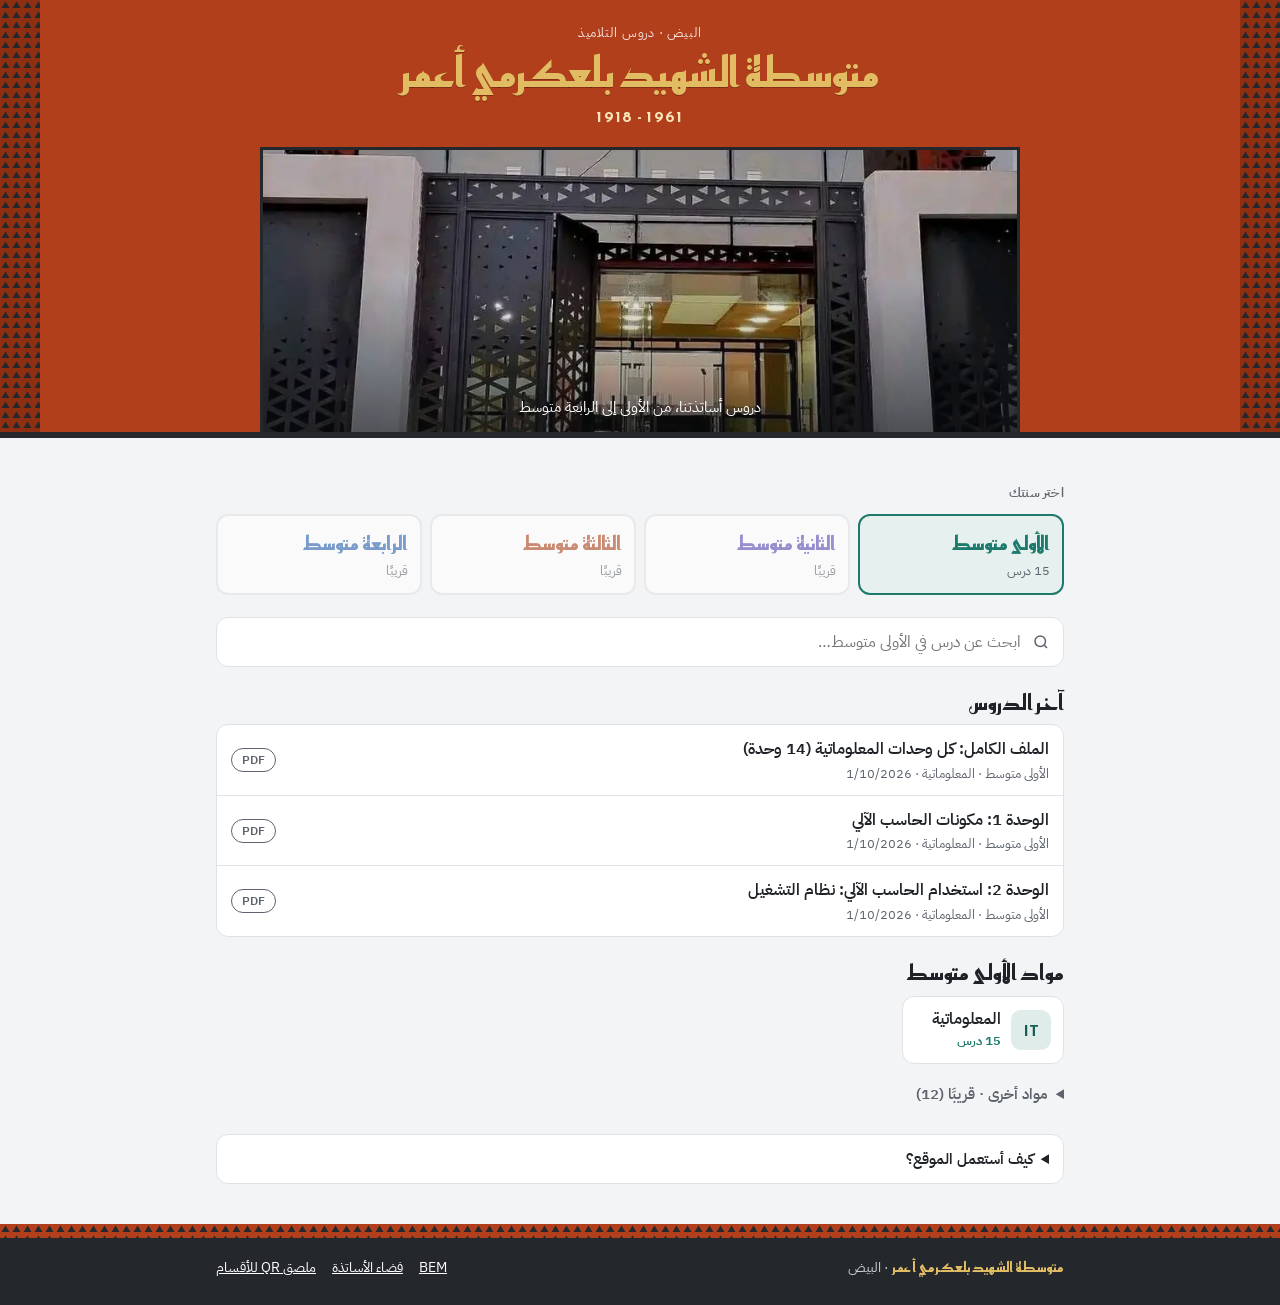
==== commit e6f1dcf9: "Pupil experience: one tap to the next lesson, compact rows, one meaning per colour - Returning pupil" ====
--- a/index.html
+++ b/index.html
@@ -18,9 +18,10 @@
 <link rel="preload" href="fonts/kufi-ar-700.woff2" as="font" type="font/woff2" crossorigin>
 <link rel="preconnect" href="https://script.google.com" crossorigin>
 <link rel="preconnect" href="https://script.googleusercontent.com" crossorigin>
-<link rel="stylesheet" href="style.css?v=9">
+<script>try{if(localStorage.getItem("doros-csv-v1")!=null||/^#y[1-4]-[a-z]+$/.test(location.hash))document.documentElement.className="ret"}catch(e){}</script>
+<link rel="stylesheet" href="style.css?v=10">
 <script src="config.js"></script>
-<script src="common.js?v=11"></script>
+<script src="common.js?v=12"></script>
 </head>
 <body>
 <header class="facade">
@@ -40,6 +41,7 @@
 <main>
   <div id="error"></div>
   <section id="news" hidden aria-label="إعلانات المؤسسة"></section>
+  <section id="cont" class="cont" hidden aria-label="أكمل من حيث توقفت"></section>
   <section style="display:flex;flex-direction:column;gap:10px">
     <span class="label">اختر سنتك</span>
     <nav class="years" id="years" aria-label="السنوات"></nav>
@@ -156,6 +158,29 @@
 /* «احفظ للمراجعة» */
 var byKey={};
 function lkey(l){return l.src==="api"?"a:"+l.apiId:"c:"+l.url}
+/* «أين وصلت؟»: الدروس التي فتحها التلميذ (في هاتفه فقط) */
+var OPEN=D.openedMap(),apiFresh=false;
+function isOpen(l){return!!OPEN[lkey(l)]}
+function seenIn(L){return L.filter(isOpen).length}
+function progress(n,t){var pc=t?Math.round(n*100/t):0;return'<div class="prog" role="img" aria-label="شاهدت '+n+' من '+t+'"><i style="width:'+pc+'%"></i></div><div class="progt"><span>شاهدت '+n+' من '+t+'</span><span>'+pc+'%</span></div>'}
+function linkAttrs(l){return'href="'+esc(openHref(l))+'"'+(inSite(l)?'':' target="_blank" rel="noopener" data-ok="'+esc(lkey(l))+'"')}
+/* بطاقة «أكمل من حيث توقفت»: الدرس التالي غير المفتوح في آخر مادة فتحها، بضغطة واحدة */
+function renderCont(){var el=$("cont"),last=D.lastOpened(),i;
+ if(!last||!loaded||ui.subj||ui.q){el.hidden=true;el.innerHTML="";return}
+ var cur=null;for(i=0;i<lessons.length;i++)if(lkey(lessons[i])===last.k){cur=lessons[i];break}
+ if(!cur){
+  if(last.k.charAt(0)==="c"||apiFresh){el.hidden=true;el.innerHTML="";return}   /* حُذف الدرس */
+  el.hidden=false;el.innerHTML='<small class="ch">▶ آخر ما فتحت</small><b class="ct">'+esc(last.t)+'</b><a class="cgo" href="'+esc(last.h)+'">أعد فتح الدرس</a>';return}
+ var s=subj(cur.subject),S=lessons.filter(function(l){return l.year===cur.year&&l.subject===cur.subject}).sort(byCourse),idx=S.indexOf(cur),n=seenIn(S),next=null;
+ for(i=idx+1;i<S.length;i++)if(!isOpen(S[i])){next=S[i];break}
+ if(!next)for(i=0;i<idx;i++)if(!isOpen(S[i])){next=S[i];break}
+ var where=esc(s.n)+' · '+esc(YEARS[cur.year-1].name),hs='./#y'+cur.year+'-'+cur.subject;
+ el.hidden=false;
+ el.innerHTML=next
+  ?'<small class="ch">▶ أكمل من حيث توقفت · '+where+'</small><b class="ct">'+esc(next.title)+'</b>'+progress(n,S.length)
+   +'<a class="cgo" '+linkAttrs(next)+'>افتح الدرس التالي</a><a class="cl" href="'+esc(last.h)+'">↺ أعد فتح: '+esc(last.t)+'</a>'
+  :'<small class="ch">✓ أتممت دروس '+where+'</small><b class="ct">'+esc(last.t)+'</b>'+progress(n,S.length)
+   +'<a class="cgo" href="'+esc(last.h)+'">راجع آخر درس</a><a class="cl" href="'+hs+'">كل دروس '+esc(s.n)+'</a>'}
 function star(l){var k=lkey(l),on=D.isSaved(k);byKey[k]=l;
  return'<button class="star" type="button" data-act="save" data-k="'+esc(k)+'" aria-pressed="'+on+'" aria-label="'+(on?"أزل من المحفوظات":"احفظ للمراجعة")+'" title="'+(on?"محفوظ للمراجعة":"احفظ للمراجعة")+'">'+(on?"★":"☆")+'</button>'}
 function renderSaved(){var el=$("saved"),S=D.saved();
@@ -165,16 +190,15 @@
   +(S.length>5?'<details class="more-saved"><summary>عرض الكل ('+S.length+')</summary><div class="minis">'+S.slice(5).map(row).join("")+'</div></details>':'')}
 function setStars(k,on){Array.prototype.forEach.call(document.querySelectorAll('.star[data-k]'),function(b){if(b.getAttribute("data-k")!==k)return;b.setAttribute("aria-pressed",String(on));b.textContent=on?"★":"☆";b.setAttribute("aria-label",on?"أزل من المحفوظات":"احفظ للمراجعة");b.title=on?"محفوظ للمراجعة":"احفظ للمراجعة"})}
 
-function card(l,showWhere){var meta=[],s=subj(l.subject);
- if(l.unit)meta.push(esc(l.unit));if(l.teacher)meta.push("الأستاذ(ة): "+esc(l.teacher));if(l.date)meta.push(fmt(l.date));
- var o='<article class="lesson">'+(showWhere?'<span class="where">'+esc(YEARS[l.year-1].name)+' · '+esc(s.n)+'</span>':"")
-  +'<div class="row"><h4>'+esc(l.title)+'</h4><span class="tags">'+pills(l)+star(l)+'</span></div>'
-  +(meta.length?'<div class="meta">'+meta.map(function(x){return"<span>"+x+"</span>"}).join("<span>·</span>")+'</div>':"")
-  +(l.text?'<p class="note excerpt">'+esc(l.text)+'</p>':"")+(l.note?'<p class="note">'+esc(l.note)+'</p>':"");
- if(l.src==="api")o+='<a class="open" href="'+esc(openHref(l))+'">افتح الدرس</a>';
- else if(isLocal(l.url))o+='<div class="acts"><a class="open" href="'+esc(viewerHref(l))+'">اعرض الدرس</a><a class="dl" href="'+esc(l.url)+'" download>تحميل ⤓</a></div>';
- else o+='<a class="open" href="'+esc(l.url)+'" target="_blank" rel="noopener">افتح الدرس ↗</a>';
- return o+'</article>'}
+function card(l,showWhere){var meta=[],s=subj(l.subject),seen=isOpen(l);
+ if(l.unit)meta.push(esc(l.unit));if(l.teacher)meta.push("الأستاذ(ة): "+esc(l.teacher));if(l.date)meta.push(fmt(l.date));if(l.note)meta.push(esc(l.note));
+ /* الصف كله يفتح الدرس (خيار واحد واضح)، والتحميل والحفظ أيقونتان صغيرتان بجانبه */
+ return'<article class="lesson'+(seen?' seen':'')+'"><a class="go" '+linkAttrs(l)+'>'
+  +(showWhere?'<span class="where">'+esc(YEARS[l.year-1].name)+' · '+esc(s.n)+'</span>':"")
+  +'<h4>'+(seen?'<span class="tick" title="شاهدته">✓</span> ':'')+esc(l.title)+'</h4>'
+  +'<span class="meta">'+pills(l)+meta.map(function(x){return"<span>"+x+"</span>"}).join('<span aria-hidden="true">·</span>')+'</span>'
+  +(l.text?'<span class="note excerpt">'+esc(l.text)+'</span>':"")
+  +'</a><span class="side">'+(isLocal(l.url)?'<a class="dl" href="'+esc(l.url)+'" download aria-label="تحميل الملف" title="تحميل الملف">⤓</a>':'')+star(l)+'<span class="chev" aria-hidden="true"></span></span></article>'}
 
 /* ---- إعلانات المؤسسة ---- */
 function renderNews(){var N=D.activeNews(D.news()),el=$("news");
@@ -182,7 +206,7 @@
  el.hidden=false;el.innerHTML='<div class="news">'+N.map(function(n){return'<article class="nitem'+(n.pinned?' pin':'')+'"><div class="nh"><b>'+(n.pinned?'<span aria-hidden="true">📌 </span>':'')+esc(n.title)+'</b><small>'+fmt(n.date)+'</small></div>'+(n.text?'<p>'+esc(n.text)+'</p>':'')+'</article>'}).join("")+'</div>'}
 
 function renderYears(){var o="";
- YEARS.forEach(function(y){var c=count(y.n);o+='<button class="year" data-act="year" data-y="'+y.n+'" aria-pressed="'+(ui.year===y.n)+'"><b>'+y.name+'</b><span>'+(loaded?(c?c+" درس":"لا دروس بعد"):"…")+'</span></button>'});
+ YEARS.forEach(function(y){var c=count(y.n);var w=y.name.split(" ");o+='<button class="year'+(loaded&&!c?' none':'')+'" data-act="year" data-y="'+y.n+'" aria-pressed="'+(ui.year===y.n)+'" aria-label="'+esc(y.name)+'"><b>'+esc(w[0])+'<i> '+esc(w.slice(1).join(" "))+'</i></b><span>'+(loaded?(c?c+" درس":"قريبًا"):"…")+'</span></button>'});
  $("years").innerHTML=o;
  var bem=lessons.filter(function(l){return l.type==="bem"||l.type==="bemc"}).length;
  $("bem").hidden=!(ui.year===4||bem>0);$("bemc").textContent=bem?bem+" موضوع وتصحيح":"مواضيع وتصحيحات";}
@@ -190,11 +214,11 @@
 function renderLatest(){var L=lessons.slice().sort(byNewest).slice(0,3),el=$("latest");
  if(!L.length||ui.subj||ui.q){el.hidden=true;return}
  el.hidden=false;el.innerHTML='<div class="sec-h" style="margin-bottom:8px"><h2>آخر الدروس</h2></div><div class="minis">'+L.map(function(l){
-  return'<a class="mini" href="'+esc(openHref(l))+'"'+(inSite(l)?'':' target="_blank" rel="noopener"')+'><span class="mt"><b>'+esc(l.title)+'</b><small>'+esc(YEARS[l.year-1].name)+' · '+esc(subj(l.subject).n)+(l.date?' · '+fmt(l.date):'')+'</small></span><span class="tags">'+miniPill(l)+'</span></a>'}).join("")+'</div>'}
+  return'<a class="mini" '+linkAttrs(l)+'><span class="mt"><b>'+(isOpen(l)?'<span class="tick" title="شاهدته">✓</span> ':'')+esc(l.title)+'</b><small>'+esc(YEARS[l.year-1].name)+' · '+esc(subj(l.subject).n)+(l.date?' · '+fmt(l.date):'')+'</small></span><span class="tags">'+miniPill(l)+'</span></a>'}).join("")+'</div>'}
 function miniPill(l){if(isNew(l.date))return'<span class="pill new">جديد</span>';if(l.type&&l.type!=="lesson")return'<span class="pill t-'+l.type+'">'+esc(D.typeName(l.type))+'</span>';
  if(l.src==="api")return l.videos.length&&!l.files.length?'<span class="pill video">فيديو</span>':l.files.length?'<span class="pill pdf">ملف</span>':'<span class="pill link">شرح</span>';var k=kind(l.url);return'<span class="pill '+k+'">'+KIND[k]+'</span>'}
 
-function subjBtn(s,c){return'<button class="subj'+(c?" has":"")+'" data-act="subj" data-k="'+s.k+'" style="--yc:var(--y'+ui.year+')"><span class="glyph" aria-hidden="true">'+esc(s.g)+'</span><span class="t"><b>'+s.n+'</b><small>'+(c?c+" درس":"لا دروس بعد")+'</small></span></button>'}
+function subjBtn(s,c){return'<button class="subj'+(c?" has":"")+'" data-act="subj" data-k="'+s.k+'" style="--yc:var(--y'+ui.year+')"><span class="glyph" aria-hidden="true">'+esc(s.g)+'</span><span class="t"><b>'+s.n+'</b><small>'+(c?c+" درس"+(function(n){return n?' · ✓ '+n:''})(seenIn(lessons.filter(function(l){return l.year===ui.year&&l.subject===s.k}))):"قريبًا")+'</small></span></button>'}
 
 function renderView(){var o="",yname=YEARS[ui.year-1].name;
  if(!loaded){$("view").innerHTML='<div class="list"><div class="skeleton"></div><div class="skeleton"></div></div>';return}
@@ -207,11 +231,12 @@
   o='<div class="sec-h" style="margin-bottom:10px"><h2>مواد '+yname+'</h2></div>';
   if(full.length)o+='<div class="subjects">'+full.map(function(s){return subjBtn(s,count(ui.year,s.k))}).join("")+'</div>';
   else o+='<div class="empty">لم تُنشر دروس لهذه السنة بعد. ستظهر هنا فور نشرها.</div>';
-  if(empty.length)o+='<details class="more-subj"'+(full.length?'':' open')+'><summary>مواد أخرى لم تُنشر فيها دروس بعد ('+empty.length+')</summary><div class="subjects">'+empty.map(function(s){return subjBtn(s,0)}).join("")+'</div></details>';
+  if(empty.length)o+='<details class="more-subj"'+(full.length?'':' open')+'><summary>مواد أخرى · قريبًا ('+empty.length+')</summary><div class="subjects">'+empty.map(function(s){return subjBtn(s,0)}).join("")+'</div></details>';
  }else{
   var s=subj(ui.subj),all=lessons.filter(function(l){return l.year===ui.year&&l.subject===ui.subj});
   o='<div class="sec-h" style="margin-bottom:12px"><h2>'+s.n+' · '+yname+'</h2><span style="display:flex;gap:6px;flex-wrap:wrap"><button class="back" data-act="shareSubj" title="أرسل رابط هذه المادة لمجموعة القسم">مشاركة ↗</button><button class="back" data-act="back">→ كل المواد</button></span></div>';
   if(!all.length){o+='<div class="empty">لم يُضِف الأستاذ دروسًا لهذه المادة بعد. عُد لاحقًا.</div>';$("view").innerHTML=o;return}
+  var sn=seenIn(all);if(sn)o+='<div class="progw">'+progress(sn,all.length)+'</div>';
   /* أزرار التصفية حسب النوع */
   var present=D.TYPES.filter(function(t){return all.some(function(l){return l.type===t.k})});
   if(ui.type&&!present.some(function(t){return t.k===ui.type}))ui.type="";
@@ -244,7 +269,7 @@
   o+='</section>'});
  return o+'</div>'}
 
-function render(){renderNews();renderYears();renderSaved();renderLatest();renderView();$("q").placeholder="ابحث عن درس في "+YEARS[ui.year-1].name+"…"}
+function render(){renderNews();renderCont();renderYears();renderSaved();renderLatest();renderView();$("q").placeholder="ابحث عن درس في "+YEARS[ui.year-1].name+"…"}
 /* كل اختيار يُضاف إلى سجل التصفح: زر «رجوع» في الهاتف يعود خطوة داخل الموقع بدل الخروج منه */
 function go(){var h="#y"+ui.year+(ui.subj?"-"+ui.subj:"");if(location.hash!==h)history.pushState(null,"",h);render()}
 function fromHash(){var m=(location.hash||"").slice(1).match(/^y([1-4])(?:-([a-z]+))?$/);
@@ -265,7 +290,10 @@
  else if(a==="shareSubj"){var s2=subj(ui.subj);D.share("دروس "+(s2?s2.n:"")+" · "+YEARS[ui.year-1].name+" — "+SITE.name,D.siteUrl("./#y"+ui.year+"-"+ui.subj));return}
  go()});
 window.addEventListener("popstate",fromHash);window.addEventListener("hashchange",fromHash);
-$("q").addEventListener("input",function(){ui.q=this.value.trim();if(ui.q)ui.subj=null;renderSaved();renderLatest();renderView()});
+$("q").addEventListener("input",function(){ui.q=this.value.trim();if(ui.q)ui.subj=null;renderCont();renderSaved();renderLatest();renderView()});
+/* درس يفتح في موقع آخر (رابط خارجي): يُعلَّم عند الضغط. والعودة من صفحة الدرس تُحدّث العلامات */
+document.addEventListener("click",function(ev){var a=ev.target.closest("a[data-ok]");if(!a)return;var k=a.getAttribute("data-ok");D.opened({k:k});OPEN=D.openedMap();setTimeout(render,300)});
+window.addEventListener("pageshow",function(ev){if(ev.persisted){OPEN=D.openedMap();render()}});
 
 /* ---- التحميل: الدروس المحلية + دروس الأساتذة (نسخة الهاتف فورًا، ثم الخادم) ---- */
 var saved=D.apiOn()?D.cached():null,base=[],apiL=saved?mapApi(saved.lessons):[];
@@ -288,7 +316,7 @@
    btn='<button class="btn sm" type="button" data-act="pushOn"'+(PS.busy?' disabled':'')+'>'+(PS.busy?'جاري التفعيل…':'فعّل')+'</button>'}
   el.innerHTML='<span class="it">'+t+'</span>'+btn+(st!=="on"?'<button class="x" type="button" data-act="pushHide" aria-label="إخفاء" title="إخفاء">×</button>':'');
   el.hidden=false;D.arm(el)})}
-function fetchApi(force){return D.lessons(force).then(function(L){apiL=mapApi(L);merge();render();renderPush();notice(navigator.onLine?"":"أنت بدون إنترنت. المعروض آخر نسخة محفوظة في هاتفك.")},function(){
+function fetchApi(force){return D.lessons(force).then(function(L){apiFresh=true;apiL=mapApi(L);merge();render();renderPush();notice(navigator.onLine?"":"أنت بدون إنترنت. المعروض آخر نسخة محفوظة في هاتفك.")},function(){
  if(!navigator.onLine)notice(saved?"أنت بدون إنترنت. المعروض آخر نسخة محفوظة في هاتفك.":"أنت بدون إنترنت. اتصل ثم أعد المحاولة.",true);
  else if(saved)notice("الخادم مشغول الآن، والمعروض هو آخر نسخة محفوظة في هاتفك.",true);
  else notice("تعذّر تحميل دروس الأساتذة (الخادم مشغول أو الاتصال ضعيف).",true)})}
--- a/style.css
+++ b/style.css
@@ -12,7 +12,7 @@
   --ground:#F3F4F5; --surface:#FFFFFF; --ink:#1F2227; --muted:#5E646D; --line:#E0E2E5;
   --brick:#B23F1C; --brick-deep:#8E2F12; --gold:#E2BC63; --gold-ink:#8A6418; --charcoal:#24272C;
   --y1:#1D7A6C; --y2:#5B4DB3; --y3:#B0461F; --y4:#2B62B0;
-  --ok:#1F7F55; --danger:#B8322A; --brick-ink:#A53A18;
+  --ok:#1F7F55; --danger:#B8322A; --brick-ink:#A53A18; --go:#17694F; --go-deep:#0F5540; --go-ink:#17694F;
   --display:"Reem Kufi","IBM Plex Sans Arabic",Tahoma,sans-serif;
   --body:"IBM Plex Sans Arabic",Tahoma,"Segoe UI",sans-serif;
   --lattice:url("data:image/svg+xml,%3Csvg xmlns='http://www.w3.org/2000/svg' width='22' height='20'%3E%3Cpath d='M3 16 L11 3 L19 16 Z' fill='%2324272C'/%3E%3C/svg%3E");
@@ -20,11 +20,11 @@
 @media (prefers-color-scheme: dark){:root:not([data-theme="light"]){
   --ground:#14161A; --surface:#1D2025; --ink:#ECEDEF; --muted:#A2A8B1; --line:#30343A;
   --brick:#A63A19; --brick-deep:#7A2A10; --gold:#E7C46F; --gold-ink:#E2BC63; --charcoal:#0E0F11;
-  --y1:#45C1AE; --y2:#A596F2; --y3:#F08A5F; --y4:#77A6F2; --ok:#4CC38A; --danger:#FF7A6E; --brick-ink:#F39A73; color-scheme:dark}}
+  --y1:#45C1AE; --y2:#A596F2; --y3:#F08A5F; --y4:#77A6F2; --ok:#4CC38A; --danger:#FF7A6E; --brick-ink:#F39A73; --go:#186C51; --go-deep:#135A43; --go-ink:#5CCFA6; color-scheme:dark}}
 :root[data-theme="dark"]{
   --ground:#14161A; --surface:#1D2025; --ink:#ECEDEF; --muted:#A2A8B1; --line:#30343A;
   --brick:#A63A19; --brick-deep:#7A2A10; --gold:#E7C46F; --gold-ink:#E2BC63; --charcoal:#0E0F11;
-  --y1:#45C1AE; --y2:#A596F2; --y3:#F08A5F; --y4:#77A6F2; --ok:#4CC38A; --danger:#FF7A6E; --brick-ink:#F39A73; color-scheme:dark}
+  --y1:#45C1AE; --y2:#A596F2; --y3:#F08A5F; --y4:#77A6F2; --ok:#4CC38A; --danger:#FF7A6E; --brick-ink:#F39A73; --go:#186C51; --go-deep:#135A43; --go-ink:#5CCFA6; color-scheme:dark}
 
 /* «hidden» يغلب أي display في التنسيق (كانت بطاقة التثبيت وشريط BEM تظهران دائمًا) */
 [hidden]{display:none!important}
@@ -103,9 +103,9 @@
 .pill.new{background:var(--gold);color:#3A2A00;border-color:var(--gold)}
 .meta{display:flex;gap:8px;flex-wrap:wrap;color:var(--muted);font-size:.85rem;font-variant-numeric:tabular-nums}
 .note{margin:0;font-size:.95rem;overflow-wrap:anywhere}
-.open{align-self:flex-start;display:inline-flex;align-items:center;gap:6px;background:var(--brick);color:#fff;font-weight:600;
+.open{align-self:flex-start;display:inline-flex;align-items:center;gap:6px;background:var(--go);color:#fff;font-weight:600;
   text-decoration:none;border-radius:10px;padding:8px 16px}
-.open:hover{background:var(--brick-deep)}
+.open:hover{background:var(--go-deep)}
 .where{font-size:.8rem;color:var(--muted)}
 .empty{background:var(--surface);border:1px dashed var(--line);border-radius:12px;padding:22px;color:var(--muted);text-align:center}
 .msg{border-radius:10px;padding:10px 12px;font-size:.92rem;background:color-mix(in srgb,var(--danger) 12%,var(--surface));color:var(--danger)}
@@ -126,14 +126,14 @@
 .minis{background:var(--surface);border:1px solid var(--line);border-radius:12px;overflow:hidden}
 .mini{display:flex;align-items:center;justify-content:space-between;gap:10px;padding:11px 14px;color:inherit;text-decoration:none}
 .mini+.mini{border-top:1px solid var(--line)}
-.mini:hover{background:color-mix(in srgb,var(--brick) 6%,var(--surface))}
+.mini:hover{background:color-mix(in srgb,var(--go) 6%,var(--surface))}
 .mini .mt{display:flex;flex-direction:column;min-width:0}
 .mini b{font-weight:600;overflow-wrap:anywhere}
 .mini small{color:var(--muted);font-size:.8rem;font-variant-numeric:tabular-nums}
 .acts{display:flex;gap:8px;flex-wrap:wrap}
-.dl{display:inline-flex;align-items:center;gap:6px;border:1px solid var(--brick-ink);color:var(--brick-ink);font-weight:600;text-decoration:none;border-radius:10px;padding:7px 16px}
-.dl:hover{background:color-mix(in srgb,var(--brick-ink) 10%,transparent)}
-.pill.pdf{color:var(--brick-ink)}
+.dl{display:inline-flex;align-items:center;gap:6px;border:1px solid var(--go-ink);color:var(--go-ink);font-weight:600;text-decoration:none;border-radius:10px;padding:7px 16px}
+.dl:hover{background:color-mix(in srgb,var(--go-ink) 10%,transparent)}
+.pill.pdf{color:var(--muted)}
 
 /* ---------- shared top bar (lesson, teacher pages) ---------- */
 .topbar{position:sticky;top:0;z-index:5;background:var(--charcoal);color:#fff;padding-top:env(safe-area-inset-top,0px);box-shadow:0 2px 10px rgba(0,0,0,.18)}
@@ -144,10 +144,10 @@
 .topbar small{color:#A2A8B1;font-size:.8rem}
 .topbar .strip{height:6px;background-color:var(--brick);background-image:var(--lattice);background-size:7px 6px}
 .card{background:var(--surface);border:1px solid var(--line);border-radius:14px;padding:16px}
-.btn{display:inline-flex;align-items:center;justify-content:center;gap:6px;border:0;border-radius:10px;padding:10px 18px;font-weight:600;cursor:pointer;background:var(--brick);color:#fff;text-decoration:none}
-.btn:hover{background:var(--brick-deep)}
-.btn.ghost{background:transparent;color:var(--brick-ink);border:1px solid var(--brick-ink)}
-.btn.ghost:hover{background:color-mix(in srgb,var(--brick-ink) 10%,transparent)}
+.btn{display:inline-flex;align-items:center;justify-content:center;gap:6px;border:0;border-radius:10px;padding:10px 18px;font-weight:600;cursor:pointer;background:var(--go);color:#fff;text-decoration:none}
+.btn:hover{background:var(--go-deep)}
+.btn.ghost{background:transparent;color:var(--go-ink);border:1px solid var(--go-ink)}
+.btn.ghost:hover{background:color-mix(in srgb,var(--go-ink) 10%,transparent)}
 .btn.quiet{background:transparent;color:var(--muted);border:1px solid var(--line)}
 .btn.danger{background:var(--danger);color:#fff}
 .btn.sm{padding:6px 12px;font-size:.85rem}
@@ -164,10 +164,10 @@
 .seg{display:grid;grid-template-columns:repeat(4,minmax(0,1fr));gap:6px}
 .seg label{position:relative;border:1px solid var(--line);border-radius:10px;padding:8px 4px;text-align:center;cursor:pointer;font-size:.9rem;background:var(--surface)}
 .seg input{position:absolute;inset:0;width:100%;height:100%;margin:0;opacity:0;cursor:pointer}
-.seg input:checked+span{color:var(--brick-ink);font-weight:700}
+.seg input:checked+span{color:var(--go-ink);font-weight:700}
 /* «.on» يضعه الموقع بنفسه: للمتصفحات القديمة التي لا تعرف :has (قاعدة منفصلة، وإلا تُهمل كلها) */
-.seg label.on{border-color:var(--brick-ink);background:rgba(178,63,28,.08);background:color-mix(in srgb,var(--brick-ink) 8%,var(--surface))}
-.seg label:has(input:checked){border-color:var(--brick-ink);background:color-mix(in srgb,var(--brick-ink) 8%,var(--surface))}
+.seg label.on{border-color:var(--go-ink);background:rgba(23,105,79,.08);background:color-mix(in srgb,var(--go-ink) 8%,var(--surface))}
+.seg label:has(input:checked){border-color:var(--go-ink);background:color-mix(in srgb,var(--go-ink) 8%,var(--surface))}
 .seg label:has(input:focus-visible){outline:3px solid var(--gold);outline-offset:2px}
 .rows{display:flex;flex-direction:column;gap:8px}
 .frow{display:flex;align-items:center;gap:10px;border:1px solid var(--line);border-radius:10px;padding:8px 10px;background:var(--surface)}
@@ -177,7 +177,7 @@
 .frow .x{background:none;border:0;color:var(--muted);font-size:1.2rem;cursor:pointer;width:32px;height:32px;border-radius:8px}
 .frow .x:hover{background:var(--line)}
 .bar{height:4px;border-radius:4px;background:var(--line);overflow:hidden;margin-top:4px}
-.bar i{display:block;height:100%;background:var(--brick-ink);width:0}
+.bar i{display:block;height:100%;background:var(--go-ink);width:0}
 .mono{font-family:ui-monospace,SFMono-Regular,Menlo,Consolas,monospace;direction:ltr;unicode-bidi:isolate;letter-spacing:.06em}
 .note.excerpt{color:var(--muted);display:-webkit-box;-webkit-line-clamp:3;-webkit-box-orient:vertical;overflow:hidden;white-space:pre-line}
 .bar.ind i{width:35%;animation:none}
@@ -208,9 +208,9 @@
 .more-subj{margin-top:12px}
 .more-subj summary{cursor:pointer;color:var(--muted);font-weight:600;font-size:.92rem;padding-block:6px}
 .more-subj .subjects{margin-top:10px;opacity:.85}
-.pill.t-ex{color:var(--y1)}.pill.t-devoir{color:var(--y2)}.pill.t-exam{color:var(--danger)}.pill.t-corr{color:var(--ok)}
+.pill.t-ex{color:var(--y1)}.pill.t-devoir{color:var(--y2)}.pill.t-exam{color:var(--y4)}.pill.t-corr{color:var(--ok)}
 .pill.t-bem,.pill.t-bemc{background:var(--charcoal);color:var(--gold);border-color:var(--charcoal)}
-.install{display:flex;align-items:center;justify-content:space-between;gap:12px;background:var(--surface);border:1px dashed var(--brick-ink);border-radius:12px;padding:12px 14px}
+.install{display:flex;align-items:center;justify-content:space-between;gap:12px;background:var(--surface);border:1px dashed var(--go-ink);border-radius:12px;padding:12px 14px}
 .install .it{display:flex;flex-direction:column;min-width:0;flex:1}
 .install .iico{flex:none;width:52px;height:52px;border-radius:12px}
 .install .it b{font-weight:600}
@@ -243,3 +243,52 @@
 details.more-saved summary{cursor:pointer;color:var(--muted);font-size:.9rem;padding:8px 2px}
 .bemcd{margin:4px 0 0;font-size:.95rem;color:var(--ink)}
 .bemcd b{font-family:var(--display);color:var(--brick-ink);font-size:1.15rem}
+
+/* ============ «أين وصلت؟» والوصول السريع ============ */
+/* التلميذ العائد (أو من فتح رابط مادة): رأس نحيف، والدروس تظهر في الشاشة الأولى. الواجهة الكاملة لأول زيارة فقط */
+.ret .facade .glass,.ret .facade .dates{display:none}
+.ret .facade .inner{padding:10px 12px 12px;gap:0}
+.ret .facade h1{font-size:clamp(1.15rem,5vw,1.7rem)}
+.ret .facade .eyebrow{font-size:.72rem}
+.ret main{padding-block:14px 40px;gap:16px}
+.ret .label{display:none}
+.year b i{font-style:normal}
+.year.none{opacity:.6}
+@media (max-width:560px){
+  .ret .years{grid-template-columns:repeat(4,minmax(0,1fr));gap:6px}
+  .ret .year{padding:4px 2px;min-height:46px;align-items:center;justify-content:center;text-align:center;border-width:1.5px;border-radius:10px}
+  .ret .year b{font-size:1rem}.ret .year b i,.ret .year span{display:none}
+}
+/* بطاقة «أكمل من حيث توقفت» */
+.cont{background:color-mix(in srgb,var(--go-ink) 8%,var(--surface));border:1.5px solid var(--go-ink);border-radius:14px;padding:12px 14px;display:flex;flex-direction:column;gap:8px}
+.cont[hidden]{display:none}
+.cont .ch{color:var(--go-ink);font-weight:600;font-size:.82rem}
+.cont .ct{font-size:1.08rem;font-weight:600;overflow-wrap:anywhere;unicode-bidi:plaintext}
+.cont .cgo{display:block;text-align:center;background:var(--go);color:#fff;font-weight:700;text-decoration:none;border-radius:10px;padding:12px;font-size:1.02rem}
+.cont .cgo:hover{background:var(--go-deep)}
+.cont .cl{align-self:flex-start;color:var(--muted);font-size:.85rem;text-decoration:underline;text-underline-offset:3px;padding-block:4px;overflow-wrap:anywhere}
+.prog{height:8px;background:color-mix(in srgb,var(--go-ink) 18%,var(--surface));border-radius:99px;overflow:hidden}
+.prog i{display:block;height:100%;min-width:8px;background:var(--go-ink);border-radius:99px}
+.progt{display:flex;justify-content:space-between;gap:10px;font-size:.8rem;color:var(--muted);font-variant-numeric:tabular-nums}
+.progw{display:flex;flex-direction:column;gap:4px;margin-bottom:12px}
+.tick{color:var(--go-ink);font-weight:700}
+/* صف الدرس: مضغوط، وكله يفتح الدرس */
+.list{gap:8px}
+.lesson{position:relative;flex-direction:row;align-items:center;gap:8px;padding:10px 12px}
+.lesson .go{flex:1;min-width:0;display:flex;flex-direction:column;gap:3px;color:inherit;text-decoration:none}
+.lesson .go::after{content:"";position:absolute;inset:0;border-radius:inherit}
+.lesson .go:focus-visible{outline:none}.lesson .go:focus-visible::after{outline:3px solid var(--go-ink);outline-offset:-3px}
+.lesson:hover{border-color:var(--go-ink)}
+.lesson h4{font-size:1rem;line-height:1.5}
+.lesson .meta{font-size:.8rem;gap:3px 7px;align-items:center}
+.lesson .meta .pill{font-size:.7rem;padding:0 8px}
+.lesson .note.excerpt{font-size:.85rem;color:var(--muted);display:-webkit-box;-webkit-line-clamp:1;-webkit-box-orient:vertical;overflow:hidden;overflow-wrap:anywhere}
+.lesson .side{position:relative;z-index:1;flex:none;display:flex;align-items:center;gap:6px}
+.lesson .side .dl,.lesson .side .star{width:40px;height:40px;padding:0;border-radius:50%;justify-content:center;font-size:1.1rem;border-color:var(--line);color:var(--muted)}
+.lesson .side .dl:hover{border-color:var(--go-ink);color:var(--go-ink)}
+.lesson .side .star[aria-pressed="true"]{color:#B8860B;border-color:var(--gold)}
+/* سهم «إلى الأمام» (الموقع من اليمين إلى اليسار: الأمام = اليسار) */
+.chev{width:9px;height:9px;border-left:2px solid var(--go-ink);border-bottom:2px solid var(--go-ink);transform:rotate(45deg);margin-inline:2px 6px;flex:none}
+.lesson.seen{background:color-mix(in srgb,var(--go-ink) 5%,var(--surface))}
+.term,.unit{gap:8px}
+@media (max-width:340px){.chev{display:none}.lesson .side .dl,.lesson .side .star{width:36px;height:36px}}
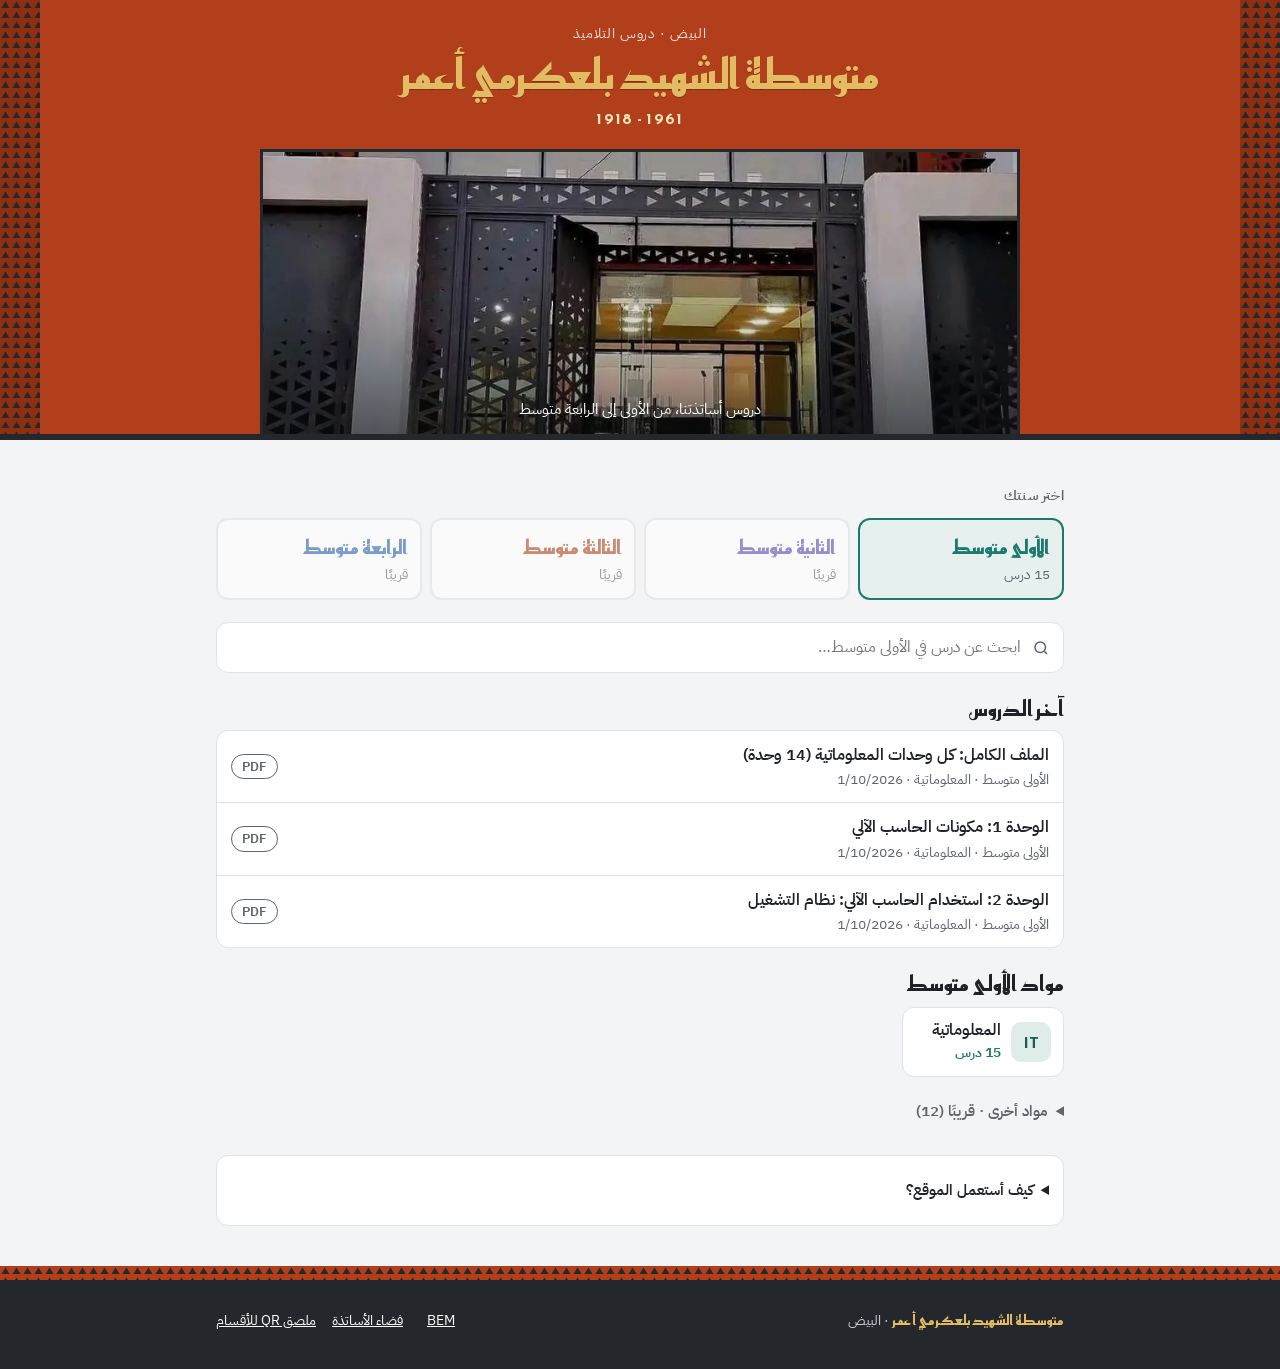
==== commit 71c4bdb0: "Readable for 11–15 year olds: no text under 14 px, tap targets 44 px About a third of the text on th" ====
--- a/index.html
+++ b/index.html
@@ -19,7 +19,7 @@
 <link rel="preconnect" href="https://script.google.com" crossorigin>
 <link rel="preconnect" href="https://script.googleusercontent.com" crossorigin>
 <script>try{if(localStorage.getItem("doros-csv-v1")!=null||/^#y[1-4]-[a-z]+$/.test(location.hash))document.documentElement.className="ret"}catch(e){}</script>
-<link rel="stylesheet" href="style.css?v=10">
+<link rel="stylesheet" href="style.css?v=11">
 <script src="config.js"></script>
 <script src="common.js?v=12"></script>
 </head>
--- a/style.css
+++ b/style.css
@@ -44,7 +44,7 @@
   border-bottom:6px solid var(--charcoal)}
 .facade .panel{background-color:var(--brick-deep);background-image:var(--lattice);background-size:11px 10px}
 .facade .inner{padding:22px 12px 0;display:flex;flex-direction:column;align-items:center;gap:4px;text-align:center;min-width:0}
-.facade .eyebrow{font-size:.8rem;letter-spacing:.06em;opacity:.85}
+.facade .eyebrow{font-size:.875rem;letter-spacing:.06em;opacity:.85}
 .facade h1{font-size:clamp(1.55rem,6.4vw,2.6rem);font-weight:700;color:var(--gold);text-shadow:0 1px 0 rgba(0,0,0,.25)}
 .facade .dates{font-family:var(--display);color:#F8E6B8;font-size:1rem;letter-spacing:.08em;font-variant-numeric:tabular-nums;direction:ltr}
 .facade .glass{margin-top:14px;width:100%;max-width:760px;aspect-ratio:16/8;border:3px solid var(--charcoal);border-bottom:0;
@@ -59,7 +59,7 @@
 main{max-width:880px;margin:0 auto;padding-inline:16px;padding-block:22px 40px;display:flex;flex-direction:column;gap:22px}
 .sec-h{display:flex;align-items:center;justify-content:space-between;gap:12px;flex-wrap:wrap}
 .sec-h h2{font-size:1.35rem;font-weight:700}
-.label{font-size:.82rem;color:var(--muted);font-weight:600;letter-spacing:.02em}
+.label{font-size:.875rem;color:var(--muted);font-weight:600;letter-spacing:.02em}
 
 .years{display:grid;grid-template-columns:repeat(4,minmax(0,1fr));gap:8px}
 @media (max-width:560px){.years{grid-template-columns:repeat(2,minmax(0,1fr))}}
@@ -67,7 +67,7 @@
   display:flex;flex-direction:column;align-items:flex-start;gap:0;text-align:right}
 .year[data-y="2"]{--c:var(--y2)}.year[data-y="3"]{--c:var(--y3)}.year[data-y="4"]{--c:var(--y4)}
 .year b{font-family:var(--display);font-size:1.2rem;font-weight:700;color:var(--c)}
-.year span{font-size:.8rem;color:var(--muted);font-variant-numeric:tabular-nums}
+.year span{font-size:.875rem;color:var(--muted);font-variant-numeric:tabular-nums}
 .year[aria-pressed="true"]{border-color:var(--c);background:color-mix(in srgb,var(--c) 11%,var(--surface))}
 
 .search{position:relative}
@@ -85,7 +85,7 @@
 :root[data-theme="dark"] .glyph{color:var(--yc);color:color-mix(in srgb,var(--yc) 78%,#fff)}
 .subj .t{display:flex;flex-direction:column;min-width:0}
 .subj .t b{font-weight:600;line-height:1.3}
-.subj .t small{color:var(--muted);font-size:.8rem;font-variant-numeric:tabular-nums}
+.subj .t small{color:var(--muted);font-size:.875rem;font-variant-numeric:tabular-nums}
 .subj.has .t small{color:var(--yc);font-weight:600}
 
 .back{background:none;border:1px solid var(--line);border-radius:999px;padding:6px 14px;cursor:pointer;color:var(--muted)}
@@ -98,15 +98,15 @@
 .tags{display:flex;gap:6px;flex:none}
 /* شاشة صغيرة جدًا (280 بكسل): الشارات تنزل سطرًا بدل أن تخرج من البطاقة */
 .lesson .tags{flex:0 1 auto;flex-wrap:wrap;justify-content:flex-end}
-.pill{border-radius:999px;padding:1px 10px;font-size:.76rem;font-weight:600;border:1px solid currentColor;white-space:nowrap}
+.pill{border-radius:999px;padding:1px 10px;font-size:.8125rem;font-weight:600;border:1px solid currentColor;white-space:nowrap}
 .pill.video{color:var(--y3)}.pill.file{color:var(--y4)}.pill.link{color:var(--y1)}
 .pill.new{background:var(--gold);color:#3A2A00;border-color:var(--gold)}
-.meta{display:flex;gap:8px;flex-wrap:wrap;color:var(--muted);font-size:.85rem;font-variant-numeric:tabular-nums}
+.meta{display:flex;gap:8px;flex-wrap:wrap;color:var(--muted);font-size:.875rem;font-variant-numeric:tabular-nums}
 .note{margin:0;font-size:.95rem;overflow-wrap:anywhere}
 .open{align-self:flex-start;display:inline-flex;align-items:center;gap:6px;background:var(--go);color:#fff;font-weight:600;
   text-decoration:none;border-radius:10px;padding:8px 16px}
 .open:hover{background:var(--go-deep)}
-.where{font-size:.8rem;color:var(--muted)}
+.where{font-size:.875rem;color:var(--muted)}
 .empty{background:var(--surface);border:1px dashed var(--line);border-radius:12px;padding:22px;color:var(--muted);text-align:center}
 .msg{border-radius:10px;padding:10px 12px;font-size:.92rem;background:color-mix(in srgb,var(--danger) 12%,var(--surface));color:var(--danger)}
 
@@ -129,7 +129,7 @@
 .mini:hover{background:color-mix(in srgb,var(--go) 6%,var(--surface))}
 .mini .mt{display:flex;flex-direction:column;min-width:0}
 .mini b{font-weight:600;overflow-wrap:anywhere}
-.mini small{color:var(--muted);font-size:.8rem;font-variant-numeric:tabular-nums}
+.mini small{color:var(--muted);font-size:.875rem;font-variant-numeric:tabular-nums}
 .acts{display:flex;gap:8px;flex-wrap:wrap}
 .dl{display:inline-flex;align-items:center;gap:6px;border:1px solid var(--go-ink);color:var(--go-ink);font-weight:600;text-decoration:none;border-radius:10px;padding:7px 16px}
 .dl:hover{background:color-mix(in srgb,var(--go-ink) 10%,transparent)}
@@ -141,7 +141,7 @@
 .topbar .home{color:#C9CCD1;text-decoration:none;border:1px solid #3A3E45;border-radius:999px;padding:5px 12px;font-size:.88rem;white-space:nowrap;flex:none}
 .topbar .ttl{flex:1;min-width:0;display:flex;flex-direction:column}
 .topbar h1{font-size:1.05rem;color:var(--gold);overflow:hidden;display:-webkit-box;-webkit-line-clamp:2;-webkit-box-orient:vertical;line-height:1.35}
-.topbar small{color:#A2A8B1;font-size:.8rem}
+.topbar small{color:#A2A8B1;font-size:.875rem}
 .topbar .strip{height:6px;background-color:var(--brick);background-image:var(--lattice);background-size:7px 6px}
 .card{background:var(--surface);border:1px solid var(--line);border-radius:14px;padding:16px}
 .btn{display:inline-flex;align-items:center;justify-content:center;gap:6px;border:0;border-radius:10px;padding:10px 18px;font-weight:600;cursor:pointer;background:var(--go);color:#fff;text-decoration:none}
@@ -150,13 +150,13 @@
 .btn.ghost:hover{background:color-mix(in srgb,var(--go-ink) 10%,transparent)}
 .btn.quiet{background:transparent;color:var(--muted);border:1px solid var(--line)}
 .btn.danger{background:var(--danger);color:#fff}
-.btn.sm{padding:6px 12px;font-size:.85rem}
+.btn.sm{padding:6px 12px;font-size:.875rem}
 .btn[disabled]{opacity:.55;cursor:wait}
 .field{display:flex;flex-direction:column;gap:6px;min-width:0}
 .field label,.field .lab{font-size:.88rem;font-weight:600}
 .field input,.field select,.field textarea{background:var(--surface);border:1px solid var(--line);border-radius:10px;padding:10px 12px;width:100%;font:inherit;color:inherit}
 .field textarea{min-height:140px;resize:vertical;line-height:1.7}
-.field .hint{font-size:.8rem;color:var(--muted);margin:0}
+.field .hint{font-size:.875rem;color:var(--muted);margin:0}
 .ok-msg{border-radius:10px;padding:10px 12px;background:color-mix(in srgb,var(--ok) 13%,var(--surface));color:var(--ok);font-size:.92rem}
 .tabs{display:flex;gap:6px;flex-wrap:wrap;border-bottom:1px solid var(--line);padding-bottom:8px}
 .tabs button{background:none;border:0;border-radius:999px;padding:7px 14px;cursor:pointer;color:var(--muted);font-weight:600}
@@ -173,7 +173,7 @@
 .frow{display:flex;align-items:center;gap:10px;border:1px solid var(--line);border-radius:10px;padding:8px 10px;background:var(--surface)}
 .frow .nm{flex:1;min-width:0;display:flex;flex-direction:column}
 .frow .nm b{font-weight:500;overflow:hidden;text-overflow:ellipsis;white-space:nowrap}
-.frow .nm small{color:var(--muted);font-size:.78rem}
+.frow .nm small{color:var(--muted);font-size:.875rem}
 .frow .x{background:none;border:0;color:var(--muted);font-size:1.2rem;cursor:pointer;width:32px;height:32px;border-radius:8px}
 .frow .x:hover{background:var(--line)}
 .bar{height:4px;border-radius:4px;background:var(--line);overflow:hidden;margin-top:4px}
@@ -190,14 +190,14 @@
 .nitem.pin{border-inline-start-color:var(--brick-ink);background:color-mix(in srgb,var(--gold) 9%,var(--surface))}
 .nitem .nh{display:flex;justify-content:space-between;align-items:baseline;gap:10px;flex-wrap:wrap}
 .nitem .nh b{font-weight:600}
-.nitem .nh small{color:var(--muted);font-size:.8rem;font-variant-numeric:tabular-nums}
+.nitem .nh small{color:var(--muted);font-size:.875rem;font-variant-numeric:tabular-nums}
 .nitem p{margin:0;white-space:pre-line;overflow-wrap:anywhere;font-size:.95rem}
 .bem-banner{display:flex;align-items:center;gap:12px;text-decoration:none;color:inherit;background:var(--charcoal);color:#fff;border-radius:14px;padding:12px 14px;border:1px solid #000}
 .bem-banner:hover{background:#1a1c20}
 .bem-badge{flex:none;font-family:var(--display);font-weight:700;letter-spacing:.06em;background:var(--gold);color:#2A1F00;border-radius:10px;padding:8px 10px;direction:ltr}
 .bem-banner .bt{flex:1;min-width:0;display:flex;flex-direction:column}
 .bem-banner .bt b{font-family:var(--display);font-size:1.1rem;color:var(--gold)}
-.bem-banner .bt small{color:#C9CCD1;font-size:.82rem}
+.bem-banner .bt small{color:#C9CCD1;font-size:.875rem}
 .chips{display:flex;gap:6px;flex-wrap:wrap;margin-bottom:12px}
 .chip{border:1px solid var(--line);background:var(--surface);border-radius:999px;padding:6px 12px;cursor:pointer;font-weight:600;font-size:.88rem;color:var(--muted)}
 .chip small{font-weight:500;opacity:.8;font-variant-numeric:tabular-nums}
@@ -214,7 +214,7 @@
 .install .it{display:flex;flex-direction:column;min-width:0;flex:1}
 .install .iico{flex:none;width:52px;height:52px;border-radius:12px}
 .install .it b{font-weight:600}
-.install .it small{color:var(--muted);font-size:.84rem}
+.install .it small{color:var(--muted);font-size:.875rem}
 /* بطاقة الإشعارات (خادم الإصدار 6) */
 .pushc{border-style:solid;border-color:var(--line)}
 .pushc .x{flex:none;background:none;border:0;color:var(--muted);font-size:1.3rem;width:36px;height:36px;border-radius:8px;cursor:pointer}
@@ -249,7 +249,7 @@
 .ret .facade .glass,.ret .facade .dates{display:none}
 .ret .facade .inner{padding:10px 12px 12px;gap:0}
 .ret .facade h1{font-size:clamp(1.15rem,5vw,1.7rem)}
-.ret .facade .eyebrow{font-size:.72rem}
+.ret .facade .eyebrow{font-size:.875rem}
 .ret main{padding-block:14px 40px;gap:16px}
 .ret .label{display:none}
 .year b i{font-style:normal}
@@ -262,14 +262,14 @@
 /* بطاقة «أكمل من حيث توقفت» */
 .cont{background:color-mix(in srgb,var(--go-ink) 8%,var(--surface));border:1.5px solid var(--go-ink);border-radius:14px;padding:12px 14px;display:flex;flex-direction:column;gap:8px}
 .cont[hidden]{display:none}
-.cont .ch{color:var(--go-ink);font-weight:600;font-size:.82rem}
+.cont .ch{color:var(--go-ink);font-weight:600;font-size:.875rem}
 .cont .ct{font-size:1.08rem;font-weight:600;overflow-wrap:anywhere;unicode-bidi:plaintext}
 .cont .cgo{display:block;text-align:center;background:var(--go);color:#fff;font-weight:700;text-decoration:none;border-radius:10px;padding:12px;font-size:1.02rem}
 .cont .cgo:hover{background:var(--go-deep)}
-.cont .cl{align-self:flex-start;color:var(--muted);font-size:.85rem;text-decoration:underline;text-underline-offset:3px;padding-block:4px;overflow-wrap:anywhere}
+.cont .cl{align-self:flex-start;color:var(--muted);font-size:.875rem;text-decoration:underline;text-underline-offset:3px;padding-block:4px;overflow-wrap:anywhere}
 .prog{height:8px;background:color-mix(in srgb,var(--go-ink) 18%,var(--surface));border-radius:99px;overflow:hidden}
 .prog i{display:block;height:100%;min-width:8px;background:var(--go-ink);border-radius:99px}
-.progt{display:flex;justify-content:space-between;gap:10px;font-size:.8rem;color:var(--muted);font-variant-numeric:tabular-nums}
+.progt{display:flex;justify-content:space-between;gap:10px;font-size:.875rem;color:var(--muted);font-variant-numeric:tabular-nums}
 .progw{display:flex;flex-direction:column;gap:4px;margin-bottom:12px}
 .tick{color:var(--go-ink);font-weight:700}
 /* صف الدرس: مضغوط، وكله يفتح الدرس */
@@ -280,9 +280,9 @@
 .lesson .go:focus-visible{outline:none}.lesson .go:focus-visible::after{outline:3px solid var(--go-ink);outline-offset:-3px}
 .lesson:hover{border-color:var(--go-ink)}
 .lesson h4{font-size:1rem;line-height:1.5}
-.lesson .meta{font-size:.8rem;gap:3px 7px;align-items:center}
-.lesson .meta .pill{font-size:.7rem;padding:0 8px}
-.lesson .note.excerpt{font-size:.85rem;color:var(--muted);display:-webkit-box;-webkit-line-clamp:1;-webkit-box-orient:vertical;overflow:hidden;overflow-wrap:anywhere}
+.lesson .meta{font-size:.875rem;gap:3px 7px;align-items:center}
+.lesson .meta .pill{font-size:.8125rem;padding:0 8px}
+.lesson .note.excerpt{font-size:.875rem;color:var(--muted);display:-webkit-box;-webkit-line-clamp:1;-webkit-box-orient:vertical;overflow:hidden;overflow-wrap:anywhere}
 .lesson .side{position:relative;z-index:1;flex:none;display:flex;align-items:center;gap:6px}
 .lesson .side .dl,.lesson .side .star{width:40px;height:40px;padding:0;border-radius:50%;justify-content:center;font-size:1.1rem;border-color:var(--line);color:var(--muted)}
 .lesson .side .dl:hover{border-color:var(--go-ink);color:var(--go-ink)}
@@ -292,3 +292,12 @@
 .lesson.seen{background:color-mix(in srgb,var(--go-ink) 5%,var(--surface))}
 .term,.unit{gap:8px}
 @media (max-width:340px){.chev{display:none}.lesson .side .dl,.lesson .side .star{width:36px;height:36px}}
+
+/* ============ لأصابع وعيون تلاميذ 11–15 سنة ============ */
+/* لا نص أصغر من 14 بكسل (الشارات 13)، ولا رابط أقصر من 44 بكسل */
+footer a{display:inline-block;padding-block:11px;min-width:44px;text-align:center}
+.help summary,.more-subj summary{padding-block:10px}
+.back{min-height:44px}
+.cont .cl{padding-block:11px}
+.lesson .side .dl,.lesson .side .star{width:44px;height:44px}
+@media (max-width:340px){.lesson .side .dl,.lesson .side .star{width:40px;height:40px}}
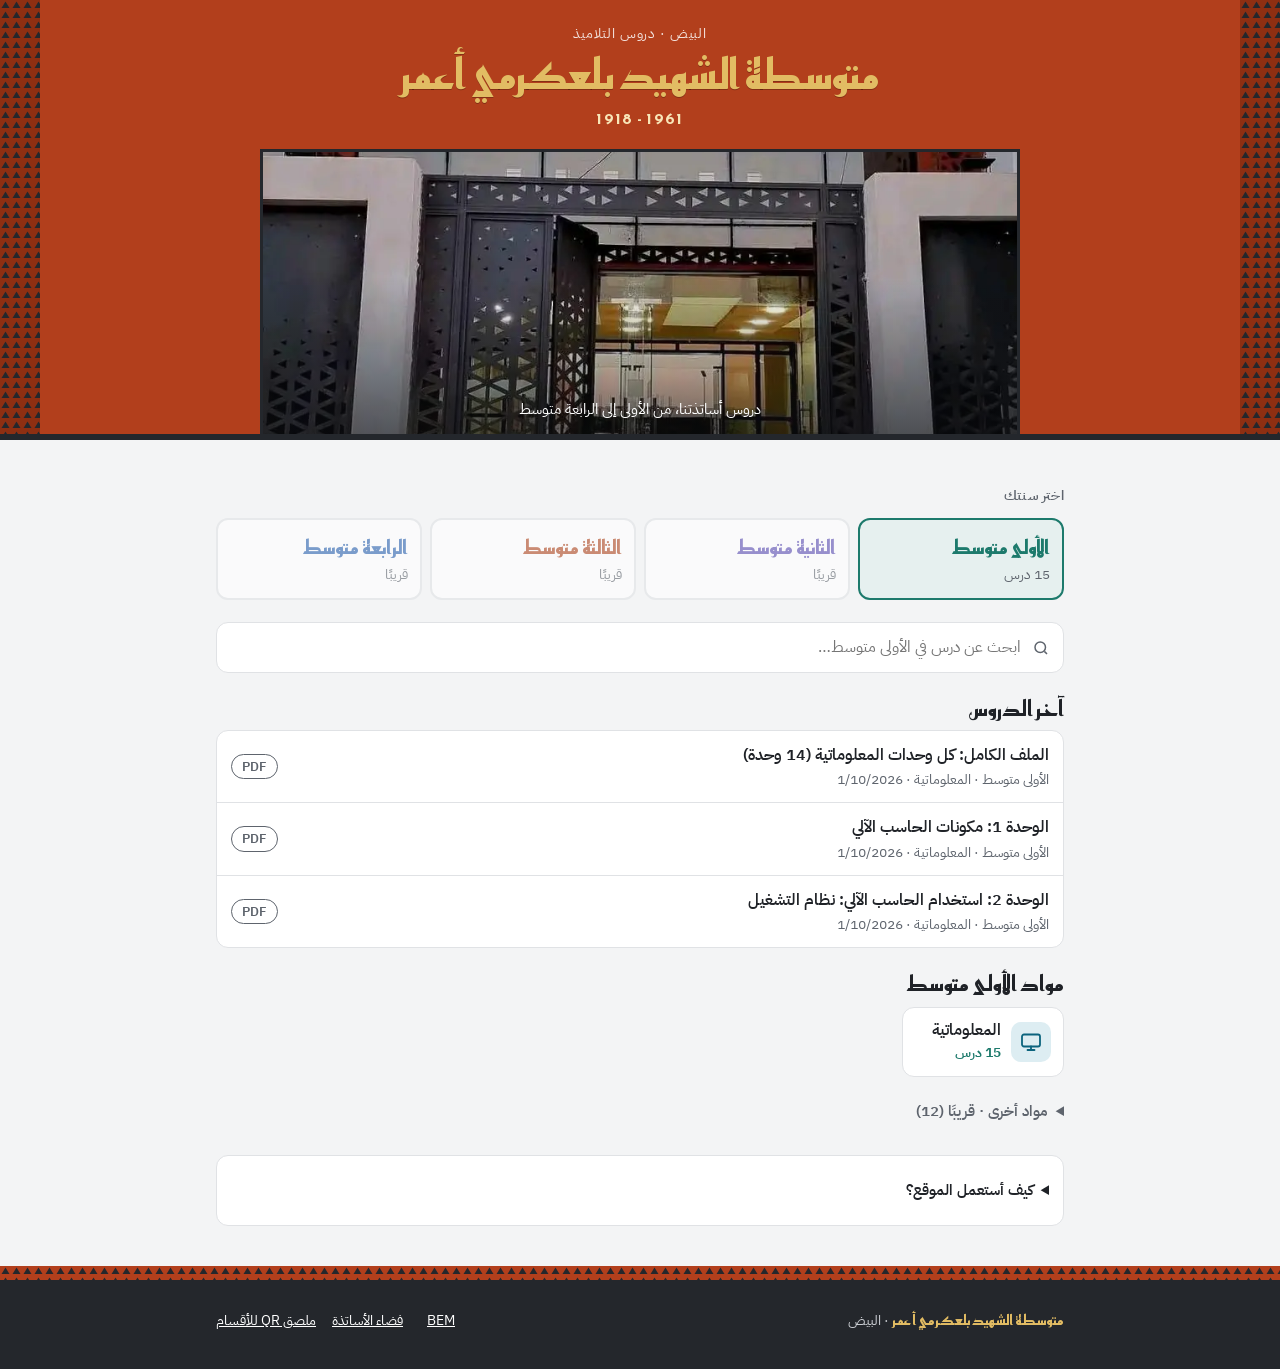
==== commit a6d3fce5: "Subject icons: a fixed colour and a simple line icon for each subject (preview, not live yet) Langua" ====
--- a/index.html
+++ b/index.html
@@ -19,9 +19,9 @@
 <link rel="preconnect" href="https://script.google.com" crossorigin>
 <link rel="preconnect" href="https://script.googleusercontent.com" crossorigin>
 <script>try{if(localStorage.getItem("doros-csv-v1")!=null||/^#y[1-4]-[a-z]+$/.test(location.hash))document.documentElement.className="ret"}catch(e){}</script>
-<link rel="stylesheet" href="style.css?v=11">
+<link rel="stylesheet" href="style.css?v=12">
 <script src="config.js"></script>
-<script src="common.js?v=12"></script>
+<script src="common.js?v=13"></script>
 </head>
 <body>
 <header class="facade">
@@ -177,7 +177,7 @@
  var where=esc(s.n)+' · '+esc(YEARS[cur.year-1].name),hs='./#y'+cur.year+'-'+cur.subject;
  el.hidden=false;
  el.innerHTML=next
-  ?'<small class="ch">▶ أكمل من حيث توقفت · '+where+'</small><b class="ct">'+esc(next.title)+'</b>'+progress(n,S.length)
+  ?'<small class="ch">'+D.glyph(s,"sm")+'<span>أكمل من حيث توقفت · '+where+'</span></small><b class="ct">'+esc(next.title)+'</b>'+progress(n,S.length)
    +'<a class="cgo" '+linkAttrs(next)+'>افتح الدرس التالي</a><a class="cl" href="'+esc(last.h)+'">↺ أعد فتح: '+esc(last.t)+'</a>'
   :'<small class="ch">✓ أتممت دروس '+where+'</small><b class="ct">'+esc(last.t)+'</b>'+progress(n,S.length)
    +'<a class="cgo" href="'+esc(last.h)+'">راجع آخر درس</a><a class="cl" href="'+hs+'">كل دروس '+esc(s.n)+'</a>'}
@@ -218,7 +218,7 @@
 function miniPill(l){if(isNew(l.date))return'<span class="pill new">جديد</span>';if(l.type&&l.type!=="lesson")return'<span class="pill t-'+l.type+'">'+esc(D.typeName(l.type))+'</span>';
  if(l.src==="api")return l.videos.length&&!l.files.length?'<span class="pill video">فيديو</span>':l.files.length?'<span class="pill pdf">ملف</span>':'<span class="pill link">شرح</span>';var k=kind(l.url);return'<span class="pill '+k+'">'+KIND[k]+'</span>'}
 
-function subjBtn(s,c){return'<button class="subj'+(c?" has":"")+'" data-act="subj" data-k="'+s.k+'" style="--yc:var(--y'+ui.year+')"><span class="glyph" aria-hidden="true">'+esc(s.g)+'</span><span class="t"><b>'+s.n+'</b><small>'+(c?c+" درس"+(function(n){return n?' · ✓ '+n:''})(seenIn(lessons.filter(function(l){return l.year===ui.year&&l.subject===s.k}))):"قريبًا")+'</small></span></button>'}
+function subjBtn(s,c){return'<button class="subj'+(c?" has":"")+'" data-act="subj" data-k="'+s.k+'" style="--yc:var(--y'+ui.year+')">'+D.glyph(s)+'<span class="t"><b>'+s.n+'</b><small>'+(c?c+" درس"+(function(n){return n?' · ✓ '+n:''})(seenIn(lessons.filter(function(l){return l.year===ui.year&&l.subject===s.k}))):"قريبًا")+'</small></span></button>'}
 
 function renderView(){var o="",yname=YEARS[ui.year-1].name;
  if(!loaded){$("view").innerHTML='<div class="list"><div class="skeleton"></div><div class="skeleton"></div></div>';return}
@@ -234,7 +234,7 @@
   if(empty.length)o+='<details class="more-subj"'+(full.length?'':' open')+'><summary>مواد أخرى · قريبًا ('+empty.length+')</summary><div class="subjects">'+empty.map(function(s){return subjBtn(s,0)}).join("")+'</div></details>';
  }else{
   var s=subj(ui.subj),all=lessons.filter(function(l){return l.year===ui.year&&l.subject===ui.subj});
-  o='<div class="sec-h" style="margin-bottom:12px"><h2>'+s.n+' · '+yname+'</h2><span style="display:flex;gap:6px;flex-wrap:wrap"><button class="back" data-act="shareSubj" title="أرسل رابط هذه المادة لمجموعة القسم">مشاركة ↗</button><button class="back" data-act="back">→ كل المواد</button></span></div>';
+  o='<div class="sec-h" style="margin-bottom:12px"><h2 class="sh2">'+D.glyph(s)+'<span>'+s.n+' · '+yname+'</span></h2><span style="display:flex;gap:6px;flex-wrap:wrap"><button class="back" data-act="shareSubj" title="أرسل رابط هذه المادة لمجموعة القسم">مشاركة ↗</button><button class="back" data-act="back">→ كل المواد</button></span></div>';
   if(!all.length){o+='<div class="empty">لم يُضِف الأستاذ دروسًا لهذه المادة بعد. عُد لاحقًا.</div>';$("view").innerHTML=o;return}
   var sn=seenIn(all);if(sn)o+='<div class="progw">'+progress(sn,all.length)+'</div>';
   /* أزرار التصفية حسب النوع */
--- a/style.css
+++ b/style.css
@@ -79,10 +79,12 @@
   cursor:pointer;text-align:right;min-width:0}
 .subj:hover{border-color:var(--yc)}
 .glyph{flex:none;width:40px;height:40px;border-radius:10px;display:grid;place-items:center;font-family:var(--display);font-weight:700;
-  background:color-mix(in srgb,var(--yc) 14%,transparent);color:var(--yc);color:color-mix(in srgb,var(--yc) 78%,#000)}
+  background:color-mix(in srgb,var(--sc,var(--yc)) 14%,transparent);color:var(--sc,var(--yc));color:color-mix(in srgb,var(--sc,var(--yc)) 78%,#000)}
+.glyph svg{width:24px;height:24px;fill:none;stroke:currentColor;stroke-width:1.8;stroke-linecap:round;stroke-linejoin:round}
+.glyph.sm{width:30px;height:30px;border-radius:8px;font-size:.85rem}.glyph.sm svg{width:19px;height:19px}
 /* الوضع الليلي: ألوان السنوات فاتحة، فنفتّحها قليلًا بدل تغميقها (وضوح الحرف لضعاف البصر) */
-@media (prefers-color-scheme:dark){:root:not([data-theme="light"]) .glyph{color:var(--yc);color:color-mix(in srgb,var(--yc) 78%,#fff)}}
-:root[data-theme="dark"] .glyph{color:var(--yc);color:color-mix(in srgb,var(--yc) 78%,#fff)}
+@media (prefers-color-scheme:dark){:root:not([data-theme="light"]) .glyph{color:var(--sc,var(--yc));color:color-mix(in srgb,var(--sc,var(--yc)) 72%,#fff)}}
+:root[data-theme="dark"] .glyph{color:var(--sc,var(--yc));color:color-mix(in srgb,var(--sc,var(--yc)) 72%,#fff)}
 .subj .t{display:flex;flex-direction:column;min-width:0}
 .subj .t b{font-weight:600;line-height:1.3}
 .subj .t small{color:var(--muted);font-size:.875rem;font-variant-numeric:tabular-nums}
@@ -301,3 +303,5 @@
 .cont .cl{padding-block:11px}
 .lesson .side .dl,.lesson .side .star{width:44px;height:44px}
 @media (max-width:340px){.lesson .side .dl,.lesson .side .star{width:40px;height:40px}}
+.sh2{display:flex;align-items:center;gap:10px}
+.cont .ch{display:flex;align-items:center;gap:8px}
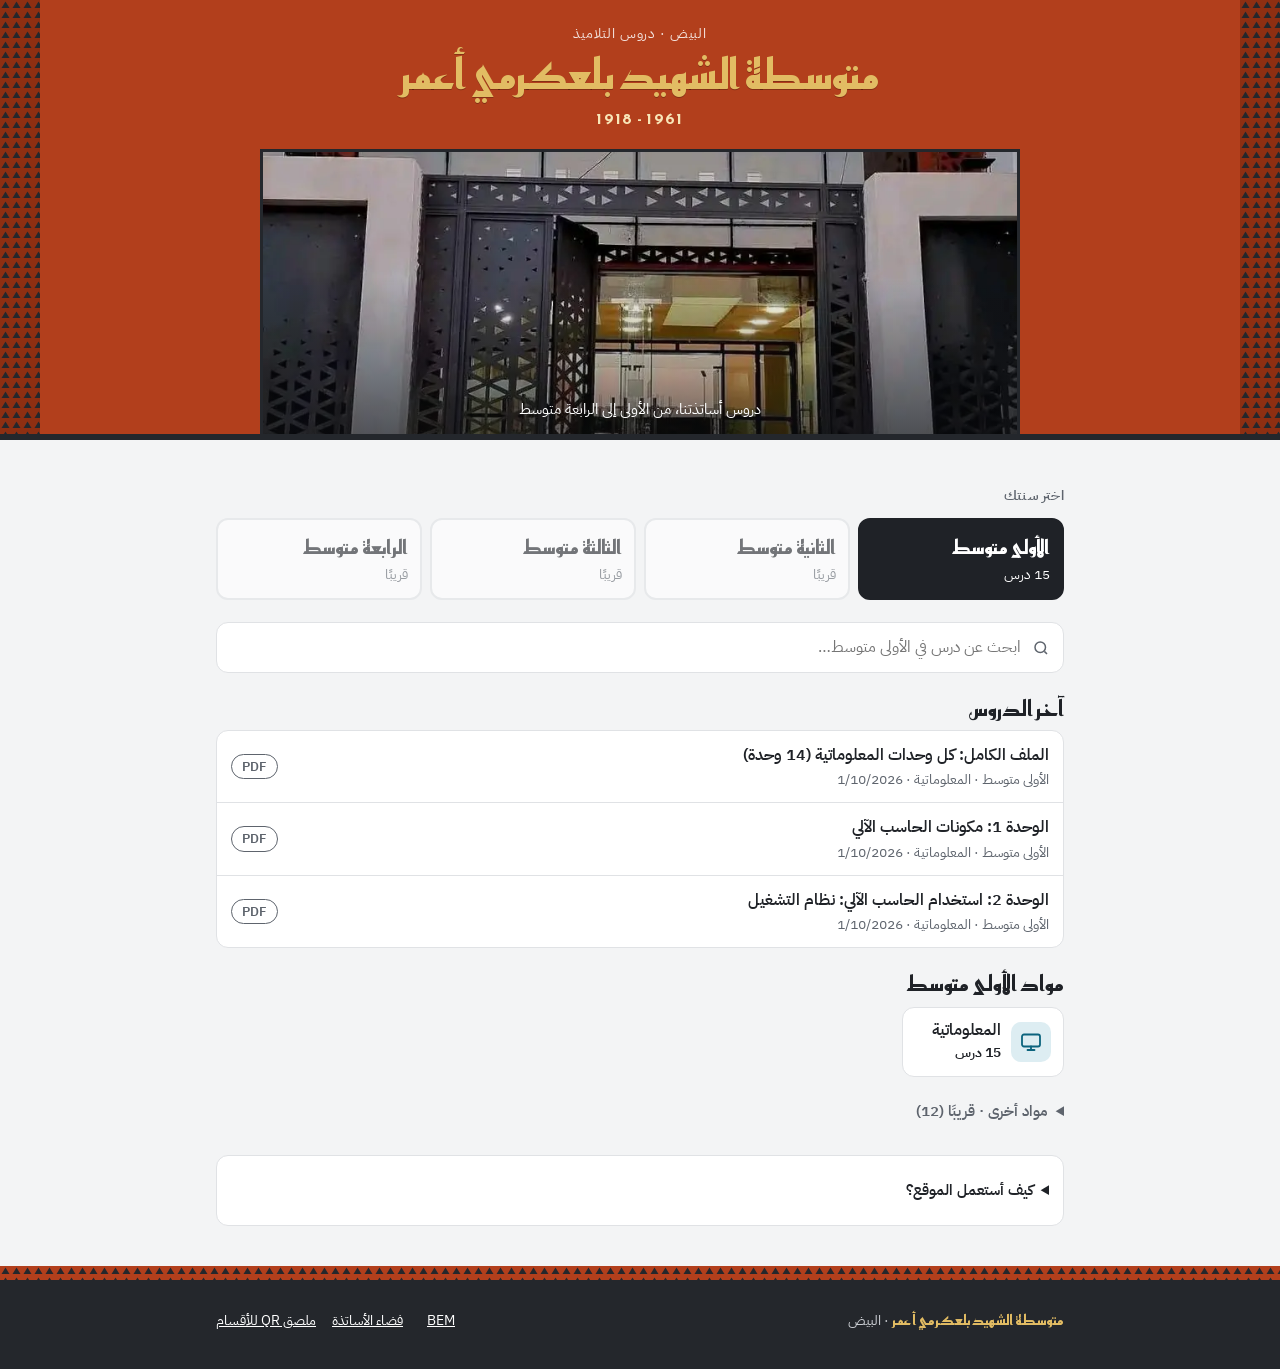
==== commit 04d21da5: "One meaning per colour across the site Year 3's colour was almost the error red and the school brick" ====
--- a/index.html
+++ b/index.html
@@ -19,9 +19,9 @@
 <link rel="preconnect" href="https://script.google.com" crossorigin>
 <link rel="preconnect" href="https://script.googleusercontent.com" crossorigin>
 <script>try{if(localStorage.getItem("doros-csv-v1")!=null||/^#y[1-4]-[a-z]+$/.test(location.hash))document.documentElement.className="ret"}catch(e){}</script>
-<link rel="stylesheet" href="style.css?v=12">
+<link rel="stylesheet" href="style.css?v=13">
 <script src="config.js"></script>
-<script src="common.js?v=13"></script>
+<script src="common.js?v=14"></script>
 </head>
 <body>
 <header class="facade">
@@ -218,13 +218,13 @@
 function miniPill(l){if(isNew(l.date))return'<span class="pill new">جديد</span>';if(l.type&&l.type!=="lesson")return'<span class="pill t-'+l.type+'">'+esc(D.typeName(l.type))+'</span>';
  if(l.src==="api")return l.videos.length&&!l.files.length?'<span class="pill video">فيديو</span>':l.files.length?'<span class="pill pdf">ملف</span>':'<span class="pill link">شرح</span>';var k=kind(l.url);return'<span class="pill '+k+'">'+KIND[k]+'</span>'}
 
-function subjBtn(s,c){return'<button class="subj'+(c?" has":"")+'" data-act="subj" data-k="'+s.k+'" style="--yc:var(--y'+ui.year+')">'+D.glyph(s)+'<span class="t"><b>'+s.n+'</b><small>'+(c?c+" درس"+(function(n){return n?' · ✓ '+n:''})(seenIn(lessons.filter(function(l){return l.year===ui.year&&l.subject===s.k}))):"قريبًا")+'</small></span></button>'}
+function subjBtn(s,c){return'<button class="subj'+(c?" has":"")+'" data-act="subj" data-k="'+s.k+'" style="--sc:'+s.c+'">'+D.glyph(s)+'<span class="t"><b>'+s.n+'</b><small>'+(c?c+" درس"+(function(n){return n?' · <span class="tick">✓ '+n+'</span>':''})(seenIn(lessons.filter(function(l){return l.year===ui.year&&l.subject===s.k}))):"قريبًا")+'</small></span></button>'}
 
 function renderView(){var o="",yname=YEARS[ui.year-1].name;
  if(!loaded){$("view").innerHTML='<div class="list"><div class="skeleton"></div><div class="skeleton"></div></div>';return}
  if(ui.q){var q=norm(ui.q),R=inYear(ui.year).filter(function(l){return norm(l.title+" "+l.note+" "+l.text+" "+l.unit+" "+l.teacher+" "+subj(l.subject).n+" "+D.typeName(l.type)).indexOf(q)>=0}).sort(byNewest);
   o='<div class="sec-h"><h2>نتائج البحث في '+yname+'</h2></div>';
-  o+=R.length?'<div class="list" style="margin-top:10px">'+R.map(function(l){return card(l,true)}).join("")+'</div>':'<div class="empty" style="margin-top:10px">لا يوجد درس بهذا الاسم في '+yname+'.</div>';
+  o+=R.length?'<div class="list" style="margin-top:10px">'+R.map(function(l){return card(l,true)}).join("")+'</div>':'<div class="empty" style="margin-top:10px">لا يوجد درس بهذا الاسم في '+yname+'. جرّب كلمة أقصر، مثل «الكسور».</div>';
  }else if(!ui.subj){
   /* المواد التي فيها دروس أولًا، والباقي مطويّ */
   var full=SUBJ.filter(function(s){return count(ui.year,s.k)}),empty=SUBJ.filter(function(s){return!count(ui.year,s.k)});
--- a/style.css
+++ b/style.css
@@ -6,7 +6,12 @@
 @font-face{font-family:"IBM Plex Sans Arabic";font-style:normal;font-weight:600 800;font-display:swap;src:url(fonts/plex-la-600.woff2) format("woff2");unicode-range:U+0000-00FF,U+0131,U+0152-0153,U+02BB-02BC,U+02C6,U+02DA,U+02DC,U+0304,U+0308,U+0329,U+2000-206F,U+20AC,U+2122,U+2191,U+2193,U+2212,U+2215,U+FEFF,U+FFFD}
 @font-face{font-family:"Reem Kufi";font-style:normal;font-weight:500 900;font-display:swap;src:url(fonts/kufi-ar-700.woff2) format("woff2");unicode-range:U+0600-06FF,U+0750-077F,U+0870-088E,U+0890-0891,U+0897-08E1,U+08E3-08FF,U+200C-200E,U+2010-2011,U+204F,U+2E41,U+FB50-FDFF,U+FE70-FE74,U+FE76-FEFC,U+102E0-102FB,U+10E60-10E7E,U+10EC2-10EC4,U+10EFC-10EFF,U+1EE00-1EE03,U+1EE05-1EE1F,U+1EE21-1EE22,U+1EE24,U+1EE27,U+1EE29-1EE32,U+1EE34-1EE37,U+1EE39,U+1EE3B,U+1EE42,U+1EE47,U+1EE49,U+1EE4B,U+1EE4D-1EE4F,U+1EE51-1EE52,U+1EE54,U+1EE57,U+1EE59,U+1EE5B,U+1EE5D,U+1EE5F,U+1EE61-1EE62,U+1EE64,U+1EE67-1EE6A,U+1EE6C-1EE72,U+1EE74-1EE77,U+1EE79-1EE7C,U+1EE7E,U+1EE80-1EE89,U+1EE8B-1EE9B,U+1EEA1-1EEA3,U+1EEA5-1EEA9,U+1EEAB-1EEBB,U+1EEF0-1EEF1}
 @font-face{font-family:"Reem Kufi";font-style:normal;font-weight:500 900;font-display:swap;src:url(fonts/kufi-la-700.woff2) format("woff2");unicode-range:U+0000-00FF,U+0131,U+0152-0153,U+02BB-02BC,U+02C6,U+02DA,U+02DC,U+0304,U+0308,U+0329,U+2000-206F,U+20AC,U+2122,U+2191,U+2193,U+2212,U+2215,U+FEFF,U+FFFD}
-/* Layout: the page echoes the school's facade — a brick frame with gold lettering and perforated
+/* نظام الألوان — لكل لون معنى واحد، فيتعلّمه التلميذ دون شرح:
+   • الطوبي والذهبي = هوية المؤسسة (الرأس، التذييل، الملصق، شارة «جديد»): الانتماء.
+   • الأخضر --go = افتح، أكمل، انشر، ✓، التقدّم: الإنجاز.
+   • 13 لونًا للمواد (SUBJ في common.js) = رموز المواد فقط: التعرّف السريع.
+   • الأحمر --danger = خطأ أو حذف فقط. كل ما عداها رمادي هادئ (السنوات، شارات النوع).
+   Layout: the page echoes the school's facade — a brick frame with gold lettering and perforated
    lattice side panels around the entrance photo, then one calm column: years, search, subjects, lessons. */
 :root{
   --ground:#F3F4F5; --surface:#FFFFFF; --ink:#1F2227; --muted:#5E646D; --line:#E0E2E5;
@@ -63,12 +68,12 @@
 
 .years{display:grid;grid-template-columns:repeat(4,minmax(0,1fr));gap:8px}
 @media (max-width:560px){.years{grid-template-columns:repeat(2,minmax(0,1fr))}}
-.year{--c:var(--y1);border:2px solid var(--line);background:var(--surface);border-radius:12px;padding:12px;cursor:pointer;
+.year{border:2px solid var(--line);background:var(--surface);border-radius:12px;padding:12px;cursor:pointer;
   display:flex;flex-direction:column;align-items:flex-start;gap:0;text-align:right}
-.year[data-y="2"]{--c:var(--y2)}.year[data-y="3"]{--c:var(--y3)}.year[data-y="4"]{--c:var(--y4)}
-.year b{font-family:var(--display);font-size:1.2rem;font-weight:700;color:var(--c)}
+.year b{font-family:var(--display);font-size:1.2rem;font-weight:700;color:var(--ink)}
 .year span{font-size:.875rem;color:var(--muted);font-variant-numeric:tabular-nums}
-.year[aria-pressed="true"]{border-color:var(--c);background:color-mix(in srgb,var(--c) 11%,var(--surface))}
+.year[aria-pressed="true"]{border-color:var(--ink);background:var(--ink)}
+.year[aria-pressed="true"] b,.year[aria-pressed="true"] span{color:var(--surface)}
 
 .search{position:relative}
 .search input{width:100%;background:var(--surface);border:1px solid var(--line);border-radius:12px;padding:11px 42px 11px 14px}
@@ -77,18 +82,18 @@
 .subjects{display:grid;grid-template-columns:repeat(auto-fill,minmax(155px,1fr));gap:10px}
 .subj{display:flex;align-items:center;gap:10px;background:var(--surface);border:1px solid var(--line);border-radius:12px;padding:12px;
   cursor:pointer;text-align:right;min-width:0}
-.subj:hover{border-color:var(--yc)}
+.subj:hover{border-color:var(--sc,var(--line))}
 .glyph{flex:none;width:40px;height:40px;border-radius:10px;display:grid;place-items:center;font-family:var(--display);font-weight:700;
   background:color-mix(in srgb,var(--sc,var(--yc)) 14%,transparent);color:var(--sc,var(--yc));color:color-mix(in srgb,var(--sc,var(--yc)) 78%,#000)}
 .glyph svg{width:24px;height:24px;fill:none;stroke:currentColor;stroke-width:1.8;stroke-linecap:round;stroke-linejoin:round}
 .glyph.sm{width:30px;height:30px;border-radius:8px;font-size:.85rem}.glyph.sm svg{width:19px;height:19px}
-/* الوضع الليلي: ألوان السنوات فاتحة، فنفتّحها قليلًا بدل تغميقها (وضوح الحرف لضعاف البصر) */
+/* الوضع الليلي: ألوان المواد تُفتَّح قليلًا بدل تغميقها (وضوح الرمز لضعاف البصر) */
 @media (prefers-color-scheme:dark){:root:not([data-theme="light"]) .glyph{color:var(--sc,var(--yc));color:color-mix(in srgb,var(--sc,var(--yc)) 72%,#fff)}}
 :root[data-theme="dark"] .glyph{color:var(--sc,var(--yc));color:color-mix(in srgb,var(--sc,var(--yc)) 72%,#fff)}
 .subj .t{display:flex;flex-direction:column;min-width:0}
 .subj .t b{font-weight:600;line-height:1.3}
 .subj .t small{color:var(--muted);font-size:.875rem;font-variant-numeric:tabular-nums}
-.subj.has .t small{color:var(--yc);font-weight:600}
+.subj.has .t small{color:var(--ink);font-weight:600}
 
 .back{background:none;border:1px solid var(--line);border-radius:999px;padding:6px 14px;cursor:pointer;color:var(--muted)}
 .term{display:flex;flex-direction:column;gap:10px}
@@ -101,7 +106,7 @@
 /* شاشة صغيرة جدًا (280 بكسل): الشارات تنزل سطرًا بدل أن تخرج من البطاقة */
 .lesson .tags{flex:0 1 auto;flex-wrap:wrap;justify-content:flex-end}
 .pill{border-radius:999px;padding:1px 10px;font-size:.8125rem;font-weight:600;border:1px solid currentColor;white-space:nowrap}
-.pill.video{color:var(--y3)}.pill.file{color:var(--y4)}.pill.link{color:var(--y1)}
+.pill.video,.pill.file,.pill.link{color:var(--muted)}
 .pill.new{background:var(--gold);color:#3A2A00;border-color:var(--gold)}
 .meta{display:flex;gap:8px;flex-wrap:wrap;color:var(--muted);font-size:.875rem;font-variant-numeric:tabular-nums}
 .note{margin:0;font-size:.95rem;overflow-wrap:anywhere}
@@ -210,7 +215,7 @@
 .more-subj{margin-top:12px}
 .more-subj summary{cursor:pointer;color:var(--muted);font-weight:600;font-size:.92rem;padding-block:6px}
 .more-subj .subjects{margin-top:10px;opacity:.85}
-.pill.t-ex{color:var(--y1)}.pill.t-devoir{color:var(--y2)}.pill.t-exam{color:var(--y4)}.pill.t-corr{color:var(--ok)}
+.pill.t-ex,.pill.t-devoir,.pill.t-exam,.pill.t-corr{color:var(--muted)}
 .pill.t-bem,.pill.t-bemc{background:var(--charcoal);color:var(--gold);border-color:var(--charcoal)}
 .install{display:flex;align-items:center;justify-content:space-between;gap:12px;background:var(--surface);border:1px dashed var(--go-ink);border-radius:12px;padding:12px 14px}
 .install .it{display:flex;flex-direction:column;min-width:0;flex:1}
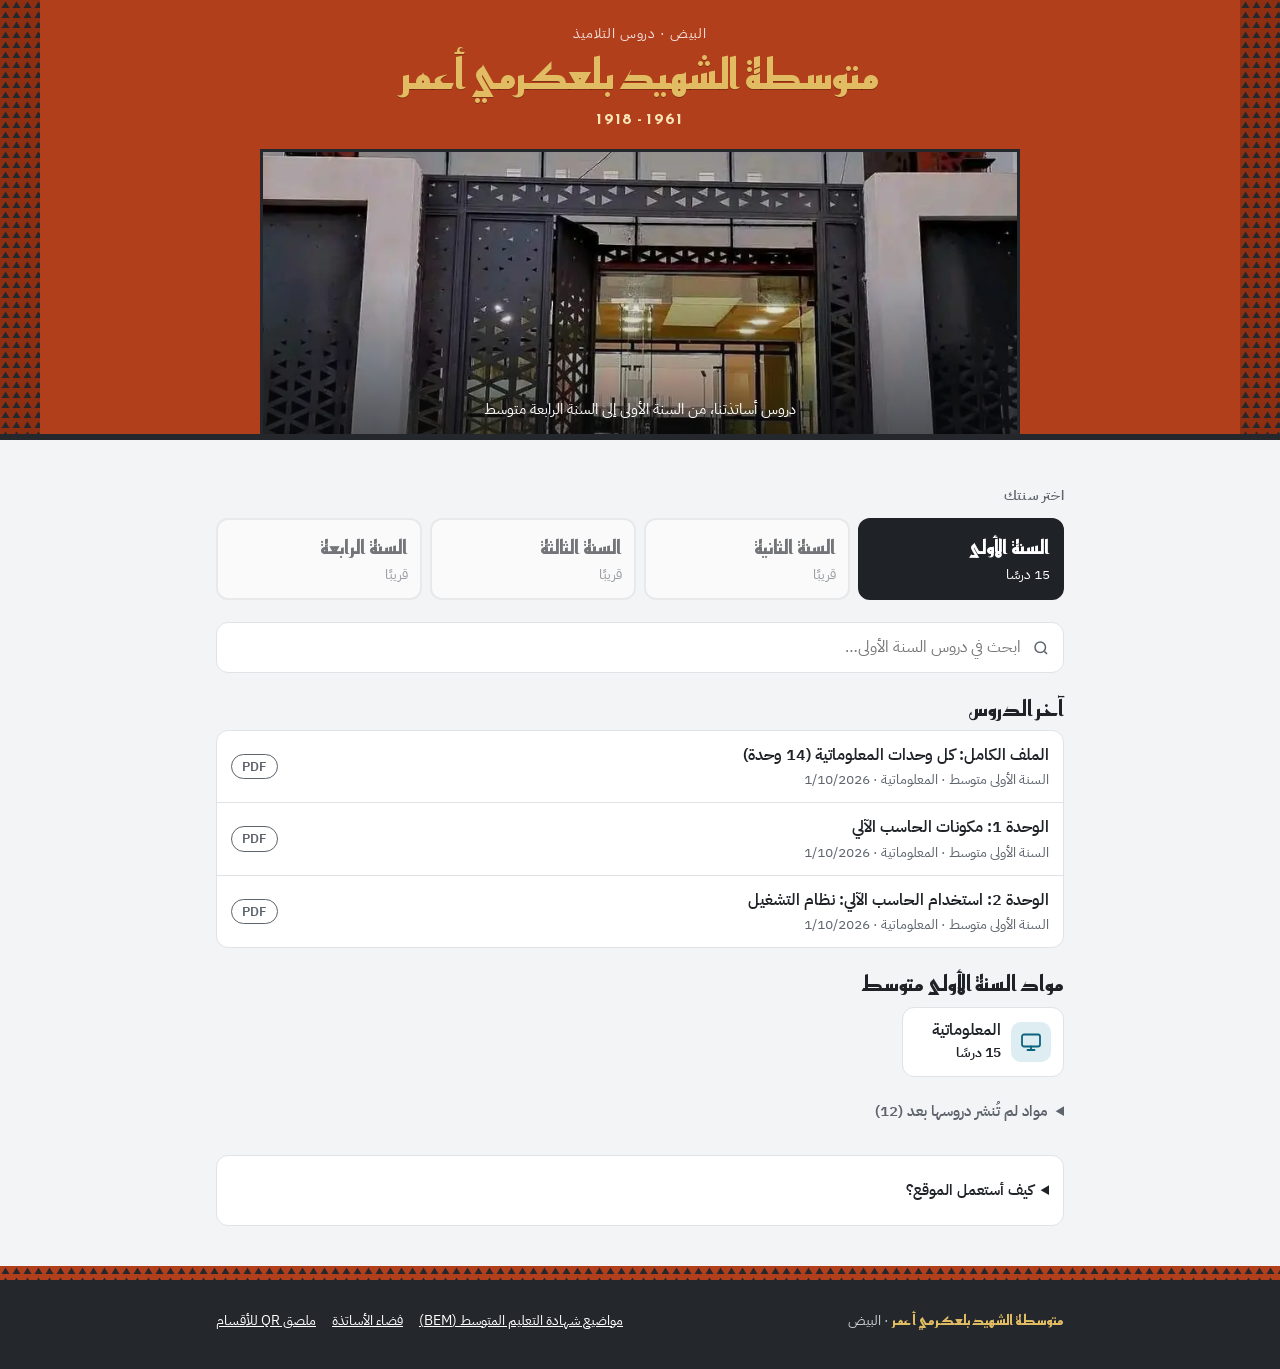
==== commit 9741a40a: "وضوح للتلميذ: «السنة الأولى متوسط» كاملة في كل مكان، أعداد بعربية سليمة (17 درسًا)، «✓ شاهدت 2»، تسم" ====
--- a/index.html
+++ b/index.html
@@ -4,9 +4,9 @@
 <meta charset="utf-8">
 <meta name="viewport" content="width=device-width,initial-scale=1,viewport-fit=cover">
 <title>دروس متوسطة الشهيد بلعكرمي أعمر</title>
-<meta name="description" content="دروس الأساتذة لتلاميذ متوسطة الشهيد بلعكرمي أعمر، البيض. من الأولى إلى الرابعة متوسط، ومواضيع شهادة التعليم المتوسط.">
+<meta name="description" content="دروس الأساتذة لتلاميذ متوسطة الشهيد بلعكرمي أعمر، البيض. من السنة الأولى إلى السنة الرابعة متوسط، ومواضيع شهادة التعليم المتوسط.">
 <meta property="og:title" content="دروس متوسطة الشهيد بلعكرمي أعمر">
-<meta property="og:description" content="كل دروس الأساتذة في مكان واحد، من الأولى إلى الرابعة متوسط.">
+<meta property="og:description" content="كل دروس الأساتذة في مكان واحد، من السنة الأولى إلى السنة الرابعة متوسط.">
 <meta property="og:image" content="https://aadl.tech/img/og.jpg">
 <meta property="og:type" content="website">
 <meta name="theme-color" content="#B23F1C">
@@ -19,9 +19,9 @@
 <link rel="preconnect" href="https://script.google.com" crossorigin>
 <link rel="preconnect" href="https://script.googleusercontent.com" crossorigin>
 <script>try{if(localStorage.getItem("doros-csv-v1")!=null||/^#y[1-4]-[a-z]+$/.test(location.hash))document.documentElement.className="ret"}catch(e){}</script>
-<link rel="stylesheet" href="style.css?v=13">
+<link rel="stylesheet" href="style.css?v=15">
 <script src="config.js"></script>
-<script src="common.js?v=14"></script>
+<script src="common.js?v=15"></script>
 </head>
 <body>
 <header class="facade">
@@ -32,7 +32,7 @@
     <span class="dates" id="dates">1918 - 1961</span>
     <div class="glass">
       <picture><source type="image/webp" srcset="img/school-600.webp 600w, img/school-900.webp 900w" sizes="(max-width: 800px) 100vw, 760px"><img src="img/school-hero.jpg" alt="مدخل متوسطة الشهيد بلعكرمي أعمر" width="900" height="450" fetchpriority="high" decoding="async"></picture>
-      <span>دروس أساتذتنا، من الأولى إلى الرابعة متوسط</span>
+      <span>دروس أساتذتنا، من السنة الأولى إلى السنة الرابعة متوسط</span>
     </div>
   </div>
   <div class="panel" aria-hidden="true"></div>
@@ -80,7 +80,7 @@
   <div class="strip" aria-hidden="true"></div>
   <div class="in">
     <span><b id="fschool">متوسطة الشهيد بلعكرمي أعمر</b> · <span id="fplace">البيض</span></span>
-    <span style="display:flex;gap:16px;flex-wrap:wrap"><a href="bem.html">BEM</a><a href="teacher.html">فضاء الأساتذة</a><a href="poster.html">ملصق QR للأقسام</a></span>
+    <span style="display:flex;gap:16px;flex-wrap:wrap"><a href="bem.html">مواضيع شهادة التعليم المتوسط (BEM)</a><a href="teacher.html">فضاء الأساتذة</a><a href="poster.html">ملصق QR للأقسام</a></span>
     <span id="pushf" hidden>🔔 الإشعارات مفعّلة · <button class="lnk" type="button" data-act="pushOff">إيقاف</button></span>
   </div>
 </footer>
@@ -164,23 +164,44 @@
 function seenIn(L){return L.filter(isOpen).length}
 function progress(n,t){var pc=t?Math.round(n*100/t):0;return'<div class="prog" role="img" aria-label="شاهدت '+n+' من '+t+'"><i style="width:'+pc+'%"></i></div><div class="progt"><span>شاهدت '+n+' من '+t+'</span><span>'+pc+'%</span></div>'}
 function linkAttrs(l){return'href="'+esc(openHref(l))+'"'+(inSite(l)?'':' target="_blank" rel="noopener" data-ok="'+esc(lkey(l))+'"')}
-/* بطاقة «أكمل من حيث توقفت»: الدرس التالي غير المفتوح في آخر مادة فتحها، بضغطة واحدة */
+/* بطاقة «أكمل من حيث توقفت» — مدروسة نفسيًا:
+   • ما لم يكتمل يبقى في الذهن ويدفع إلى إكماله: البطاقة تقترح الدرس التالي في مادة لم تكتمل بعد.
+   • عند الإكمال: تهنئة قصيرة مرة واحدة (نهاية التجربة هي ما يُتذكَّر)، ثم تختفي وحدها ولا تعود تلحّ.
+   • للتلميذ القرار: × يخفيها. تعود فقط حين يتغيّر الاقتراح (فتح درسًا آخر، أو نُشر درس جديد). */
+var CHK="doros-cont-hide",CELK="doros-cont-done",celebrating=null;
+function groupOf(l){return lessons.filter(function(x){return x.year===l.year&&x.subject===l.subject}).sort(byCourse)}
+function nextIn(S,from){var i,idx=S.indexOf(from);for(i=idx+1;i<S.length;i++)if(!isOpen(S[i]))return S[i];for(i=0;i<idx;i++)if(!isOpen(S[i]))return S[i];return null}
+function lastIn(S){var b=null,t=-1;S.forEach(function(l){var v=OPEN[lkey(l)];if(v&&v>t){t=v;b=l}});return b}
+/* المادة الجارية: آخر مادة فتح فيها درسًا ولم تكتمل (الأحدث أولًا) */
+function inProgress(){var g={},best=null;
+ lessons.forEach(function(l){var k=l.year+"-"+l.subject;if(!g[k])g[k]=groupOf(l)});
+ Object.keys(g).forEach(function(k){var S=g[k],n=seenIn(S);if(!n||n>=S.length)return;var L=lastIn(S),t=OPEN[lkey(L)];if(!best||t>best.t)best={S:S,last:L,t:t}});
+ return best}
+function lsg(k){try{return localStorage.getItem(k)||""}catch(e){return""}}
+function lss(k,v){try{localStorage.setItem(k,v)}catch(e){}}
+function contClose(state){return'<button class="cx" type="button" data-act="contHide" data-s="'+esc(state)+'" aria-label="إخفاء" title="إخفاء">×</button>'}
 function renderCont(){var el=$("cont"),last=D.lastOpened(),i;
- if(!last||!loaded||ui.subj||ui.q){el.hidden=true;el.innerHTML="";return}
+ function hide(){el.hidden=true;el.innerHTML="";el.className="cont"}
+ if(!last||!loaded||ui.subj||ui.q)return hide();
  var cur=null;for(i=0;i<lessons.length;i++)if(lkey(lessons[i])===last.k){cur=lessons[i];break}
  if(!cur){
-  if(last.k.charAt(0)==="c"||apiFresh){el.hidden=true;el.innerHTML="";return}   /* حُذف الدرس */
-  el.hidden=false;el.innerHTML='<small class="ch">▶ آخر ما فتحت</small><b class="ct">'+esc(last.t)+'</b><a class="cgo" href="'+esc(last.h)+'">أعد فتح الدرس</a>';return}
- var s=subj(cur.subject),S=lessons.filter(function(l){return l.year===cur.year&&l.subject===cur.subject}).sort(byCourse),idx=S.indexOf(cur),n=seenIn(S),next=null;
- for(i=idx+1;i<S.length;i++)if(!isOpen(S[i])){next=S[i];break}
- if(!next)for(i=0;i<idx;i++)if(!isOpen(S[i])){next=S[i];break}
- var where=esc(s.n)+' · '+esc(YEARS[cur.year-1].name),hs='./#y'+cur.year+'-'+cur.subject;
- el.hidden=false;
- el.innerHTML=next
-  ?'<small class="ch">'+D.glyph(s,"sm")+'<span>أكمل من حيث توقفت · '+where+'</span></small><b class="ct">'+esc(next.title)+'</b>'+progress(n,S.length)
-   +'<a class="cgo" '+linkAttrs(next)+'>افتح الدرس التالي</a><a class="cl" href="'+esc(last.h)+'">↺ أعد فتح: '+esc(last.t)+'</a>'
-  :'<small class="ch">✓ أتممت دروس '+where+'</small><b class="ct">'+esc(last.t)+'</b>'+progress(n,S.length)
-   +'<a class="cgo" href="'+esc(last.h)+'">راجع آخر درس</a><a class="cl" href="'+hs+'">كل دروس '+esc(s.n)+'</a>'}
+  if(last.k.charAt(0)==="c"||apiFresh)return hide();   /* حُذف الدرس */
+  var st0="o:"+last.k;if(lsg(CHK)===st0)return hide();
+  el.hidden=false;el.className="cont";el.innerHTML=contClose(st0)+'<small class="ch">▶ آخر ما فتحت</small><b class="ct">'+esc(last.t)+'</b><a class="cgo" href="'+esc(last.h)+'">أعد فتح الدرس</a>';return}
+ var S=groupOf(cur),next=nextIn(S,cur),L=cur;
+ if(!next){   /* المادة الأخيرة اكتملت: نهنّئ مرة واحدة، ثم ننتقل إلى مادة أخرى لم تكتمل إن وُجدت */
+  var done="d:"+cur.year+"-"+cur.subject+":"+S.length;
+  if(celebrating===done||lsg(CELK)!==done){
+   if(celebrating!==done){celebrating=done;lss(CELK,done)}
+   if(lsg(CHK)!==done){var s0=subj(cur.subject);el.hidden=false;el.className="cont done";
+    el.innerHTML=contClose(done)+'<span class="cdone"><span class="cok" aria-hidden="true">✓</span><span><b>أحسنت! أتممت كل دروس '+esc(s0.n)+'</b><small>'+D.count(S.length,D.DARS)+' · '+esc(YEARS[cur.year-1].name)+'</small></span></span>';return}}
+  var p=inProgress();if(!p)return hide();
+  S=p.S;L=p.last;next=nextIn(S,L);if(!next)return hide()}
+ var st="n:"+lkey(next);if(lsg(CHK)===st)return hide();
+ var s=subj(L.subject),n=seenIn(S),where=esc(s.n)+' · '+esc(YEARS[L.year-1].name);
+ el.hidden=false;el.className="cont";
+ el.innerHTML=contClose(st)+'<small class="ch">'+D.glyph(s,"sm")+'<span>أكمل من حيث توقفت · '+where+'</span></small><b class="ct">'+esc(next.title)+'</b>'+progress(n,S.length)
+  +'<a class="cgo" '+linkAttrs(next)+'>افتح الدرس التالي</a><a class="cl" '+linkAttrs(L)+'>↺ أعد فتح: '+esc(L.title)+'</a>'}
 function star(l){var k=lkey(l),on=D.isSaved(k);byKey[k]=l;
  return'<button class="star" type="button" data-act="save" data-k="'+esc(k)+'" aria-pressed="'+on+'" aria-label="'+(on?"أزل من المحفوظات":"احفظ للمراجعة")+'" title="'+(on?"محفوظ للمراجعة":"احفظ للمراجعة")+'">'+(on?"★":"☆")+'</button>'}
 function renderSaved(){var el=$("saved"),S=D.saved();
@@ -206,19 +227,19 @@
  el.hidden=false;el.innerHTML='<div class="news">'+N.map(function(n){return'<article class="nitem'+(n.pinned?' pin':'')+'"><div class="nh"><b>'+(n.pinned?'<span aria-hidden="true">📌 </span>':'')+esc(n.title)+'</b><small>'+fmt(n.date)+'</small></div>'+(n.text?'<p>'+esc(n.text)+'</p>':'')+'</article>'}).join("")+'</div>'}
 
 function renderYears(){var o="";
- YEARS.forEach(function(y){var c=count(y.n);var w=y.name.split(" ");o+='<button class="year'+(loaded&&!c?' none':'')+'" data-act="year" data-y="'+y.n+'" aria-pressed="'+(ui.year===y.n)+'" aria-label="'+esc(y.name)+'"><b>'+esc(w[0])+'<i> '+esc(w.slice(1).join(" "))+'</i></b><span>'+(loaded?(c?c+" درس":"قريبًا"):"…")+'</span></button>'});
+ YEARS.forEach(function(y){var c=count(y.n);o+='<button class="year'+(loaded&&!c?' none':'')+'" data-act="year" data-y="'+y.n+'" aria-pressed="'+(ui.year===y.n)+'" aria-label="'+esc(y.name)+'"><b><i>السنة </i>'+esc(y.o)+'</b><span>'+(loaded?(c?D.count(c,D.DARS):"قريبًا"):"…")+'</span></button>'});
  $("years").innerHTML=o;
  var bem=lessons.filter(function(l){return l.type==="bem"||l.type==="bemc"}).length;
- $("bem").hidden=!(ui.year===4||bem>0);$("bemc").textContent=bem?bem+" موضوع وتصحيح":"مواضيع وتصحيحات";}
+ $("bem").hidden=!(ui.year===4||bem>0);$("bemc").textContent=bem?D.count(bem,["موضوع واحد","موضوعان","مواضيع وتصحيحات","موضوعًا وتصحيحًا","موضوع وتصحيح"]):"مواضيع وتصحيحات";}
 
 function renderLatest(){var L=lessons.slice().sort(byNewest).slice(0,3),el=$("latest");
  if(!L.length||ui.subj||ui.q){el.hidden=true;return}
  el.hidden=false;el.innerHTML='<div class="sec-h" style="margin-bottom:8px"><h2>آخر الدروس</h2></div><div class="minis">'+L.map(function(l){
   return'<a class="mini" '+linkAttrs(l)+'><span class="mt"><b>'+(isOpen(l)?'<span class="tick" title="شاهدته">✓</span> ':'')+esc(l.title)+'</b><small>'+esc(YEARS[l.year-1].name)+' · '+esc(subj(l.subject).n)+(l.date?' · '+fmt(l.date):'')+'</small></span><span class="tags">'+miniPill(l)+'</span></a>'}).join("")+'</div>'}
 function miniPill(l){if(isNew(l.date))return'<span class="pill new">جديد</span>';if(l.type&&l.type!=="lesson")return'<span class="pill t-'+l.type+'">'+esc(D.typeName(l.type))+'</span>';
- if(l.src==="api")return l.videos.length&&!l.files.length?'<span class="pill video">فيديو</span>':l.files.length?'<span class="pill pdf">ملف</span>':'<span class="pill link">شرح</span>';var k=kind(l.url);return'<span class="pill '+k+'">'+KIND[k]+'</span>'}
-
-function subjBtn(s,c){return'<button class="subj'+(c?" has":"")+'" data-act="subj" data-k="'+s.k+'" style="--sc:'+s.c+'">'+D.glyph(s)+'<span class="t"><b>'+s.n+'</b><small>'+(c?c+" درس"+(function(n){return n?' · <span class="tick">✓ '+n+'</span>':''})(seenIn(lessons.filter(function(l){return l.year===ui.year&&l.subject===s.k}))):"قريبًا")+'</small></span></button>'}
+ if(l.src==="api")return l.videos.length&&!l.files.length?'<span class="pill video">فيديو</span>':l.files.length?'<span class="pill pdf">'+esc(D.KINDS[l.files[0].kind]||"ملف")+'</span>':'<span class="pill link">شرح</span>';var k=kind(l.url);return'<span class="pill '+k+'">'+KIND[k]+'</span>'}
+
+function subjBtn(s,c){return'<button class="subj'+(c?" has":"")+'" data-act="subj" data-k="'+s.k+'" style="--sc:'+s.c+'">'+D.glyph(s)+'<span class="t"><b>'+s.n+'</b><small>'+(c?D.count(c,D.DARS)+(function(n){return n?' · <span class="tick">✓ شاهدت '+n+'</span>':''})(seenIn(lessons.filter(function(l){return l.year===ui.year&&l.subject===s.k}))):"قريبًا")+'</small></span></button>'}
 
 function renderView(){var o="",yname=YEARS[ui.year-1].name;
  if(!loaded){$("view").innerHTML='<div class="list"><div class="skeleton"></div><div class="skeleton"></div></div>';return}
@@ -231,7 +252,7 @@
   o='<div class="sec-h" style="margin-bottom:10px"><h2>مواد '+yname+'</h2></div>';
   if(full.length)o+='<div class="subjects">'+full.map(function(s){return subjBtn(s,count(ui.year,s.k))}).join("")+'</div>';
   else o+='<div class="empty">لم تُنشر دروس لهذه السنة بعد. ستظهر هنا فور نشرها.</div>';
-  if(empty.length)o+='<details class="more-subj"'+(full.length?'':' open')+'><summary>مواد أخرى · قريبًا ('+empty.length+')</summary><div class="subjects">'+empty.map(function(s){return subjBtn(s,0)}).join("")+'</div></details>';
+  if(empty.length)o+='<details class="more-subj"'+(full.length?'':' open')+'><summary>مواد لم تُنشر دروسها بعد ('+empty.length+')</summary><div class="subjects">'+empty.map(function(s){return subjBtn(s,0)}).join("")+'</div></details>';
  }else{
   var s=subj(ui.subj),all=lessons.filter(function(l){return l.year===ui.year&&l.subject===ui.subj});
   o='<div class="sec-h" style="margin-bottom:12px"><h2 class="sh2">'+D.glyph(s)+'<span>'+s.n+' · '+yname+'</span></h2><span style="display:flex;gap:6px;flex-wrap:wrap"><button class="back" data-act="shareSubj" title="أرسل رابط هذه المادة لمجموعة القسم">مشاركة ↗</button><button class="back" data-act="back">→ كل المواد</button></span></div>';
@@ -269,7 +290,7 @@
   o+='</section>'});
  return o+'</div>'}
 
-function render(){renderNews();renderCont();renderYears();renderSaved();renderLatest();renderView();$("q").placeholder="ابحث عن درس في "+YEARS[ui.year-1].name+"…"}
+function render(){renderNews();renderCont();renderYears();renderSaved();renderLatest();renderView();$("q").placeholder="ابحث في دروس السنة "+YEARS[ui.year-1].o+"…"}
 /* كل اختيار يُضاف إلى سجل التصفح: زر «رجوع» في الهاتف يعود خطوة داخل الموقع بدل الخروج منه */
 function go(){var h="#y"+ui.year+(ui.subj?"-"+ui.subj:"");if(location.hash!==h)history.pushState(null,"",h);render()}
 function fromHash(){var m=(location.hash||"").slice(1).match(/^y([1-4])(?:-([a-z]+))?$/);
@@ -283,6 +304,7 @@
   var on=D.toggleSaved({k:k,t:l.title,h:openHref(l),y:l.year,s:l.subject,ty:l.type,ext:!inSite(l)});setStars(k,on);renderSaved();
   if(on&&l.src==="api")D.lesson(l.apiId).catch(function(){});   /* يُحفظ في الهاتف ليفتح بدون إنترنت */
   return}
+ else if(a==="contHide"){lss(CHK,b.getAttribute("data-s")||"");var ce=$("cont");ce.hidden=true;ce.innerHTML="";ce.className="cont";return}
  else if(a==="unsave"){var k2=b.getAttribute("data-k");D.toggleSaved({k:k2});setStars(k2,false);renderSaved();return}
  else if(a==="pushOn"){if(PS.busy||!D.armed($("pushc")))return;try{localStorage.setItem("doros-push-tried","1")}catch(e){}PS.busy=true;PS.err="";renderPush();D.pushOn().then(function(){PS.busy=false;PS.just=true;renderPush()},function(e){PS.busy=false;PS.err=D.errText(e);renderPush()});return}
  else if(a==="pushOff"){b.disabled=true;D.pushOff().then(function(){PS.just=false;PS.err="";renderPush()});return}
--- a/style.css
+++ b/style.css
@@ -264,11 +264,23 @@
 @media (max-width:560px){
   .ret .years{grid-template-columns:repeat(4,minmax(0,1fr));gap:6px}
   .ret .year{padding:4px 2px;min-height:46px;align-items:center;justify-content:center;text-align:center;border-width:1.5px;border-radius:10px}
-  .ret .year b{font-size:1rem}.ret .year b i,.ret .year span{display:none}
+  .ret .year b{font-size:1rem;line-height:1.15}.ret .year span{display:none}
+  /* «السنة» في سطر صغير فوق «الأولى»: الاسم كامل وواضح دون أن يضيق الزر */
+  .ret .year b i{display:block;font-family:var(--body);font-size:.875rem;font-weight:600}
 }
 /* بطاقة «أكمل من حيث توقفت» */
 .cont{background:color-mix(in srgb,var(--go-ink) 8%,var(--surface));border:1.5px solid var(--go-ink);border-radius:14px;padding:12px 14px;display:flex;flex-direction:column;gap:8px}
 .cont[hidden]{display:none}
+.cont{position:relative}
+.cont .ch{padding-inline-end:40px}
+/* زر الإخفاء: صغير في الركن، لكن مساحة لمسه 44 بكسل */
+.cont .cx{position:absolute;top:2px;inset-inline-end:2px;width:44px;height:44px;border:0;background:none;color:var(--muted);font-size:1.5rem;line-height:1;cursor:pointer;border-radius:12px}
+.cont .cx:hover{color:var(--ink);background:color-mix(in srgb,var(--ink) 6%,transparent)}
+/* التهنئة: سطر واحد هادئ، بلا حركة ولا ألعاب نارية */
+.cont.done{padding-block:10px}
+.cdone{display:flex;align-items:center;gap:12px;padding-inline-end:36px}
+.cdone .cok{flex:none;width:36px;height:36px;border-radius:50%;background:var(--go);color:#fff;display:grid;place-items:center;font-weight:700;font-size:1.1rem}
+.cdone b{display:block;font-weight:600;color:var(--ink)}.cdone small{color:var(--muted);font-size:.875rem}
 .cont .ch{color:var(--go-ink);font-weight:600;font-size:.875rem}
 .cont .ct{font-size:1.08rem;font-weight:600;overflow-wrap:anywhere;unicode-bidi:plaintext}
 .cont .cgo{display:block;text-align:center;background:var(--go);color:#fff;font-weight:700;text-decoration:none;border-radius:10px;padding:12px;font-size:1.02rem}
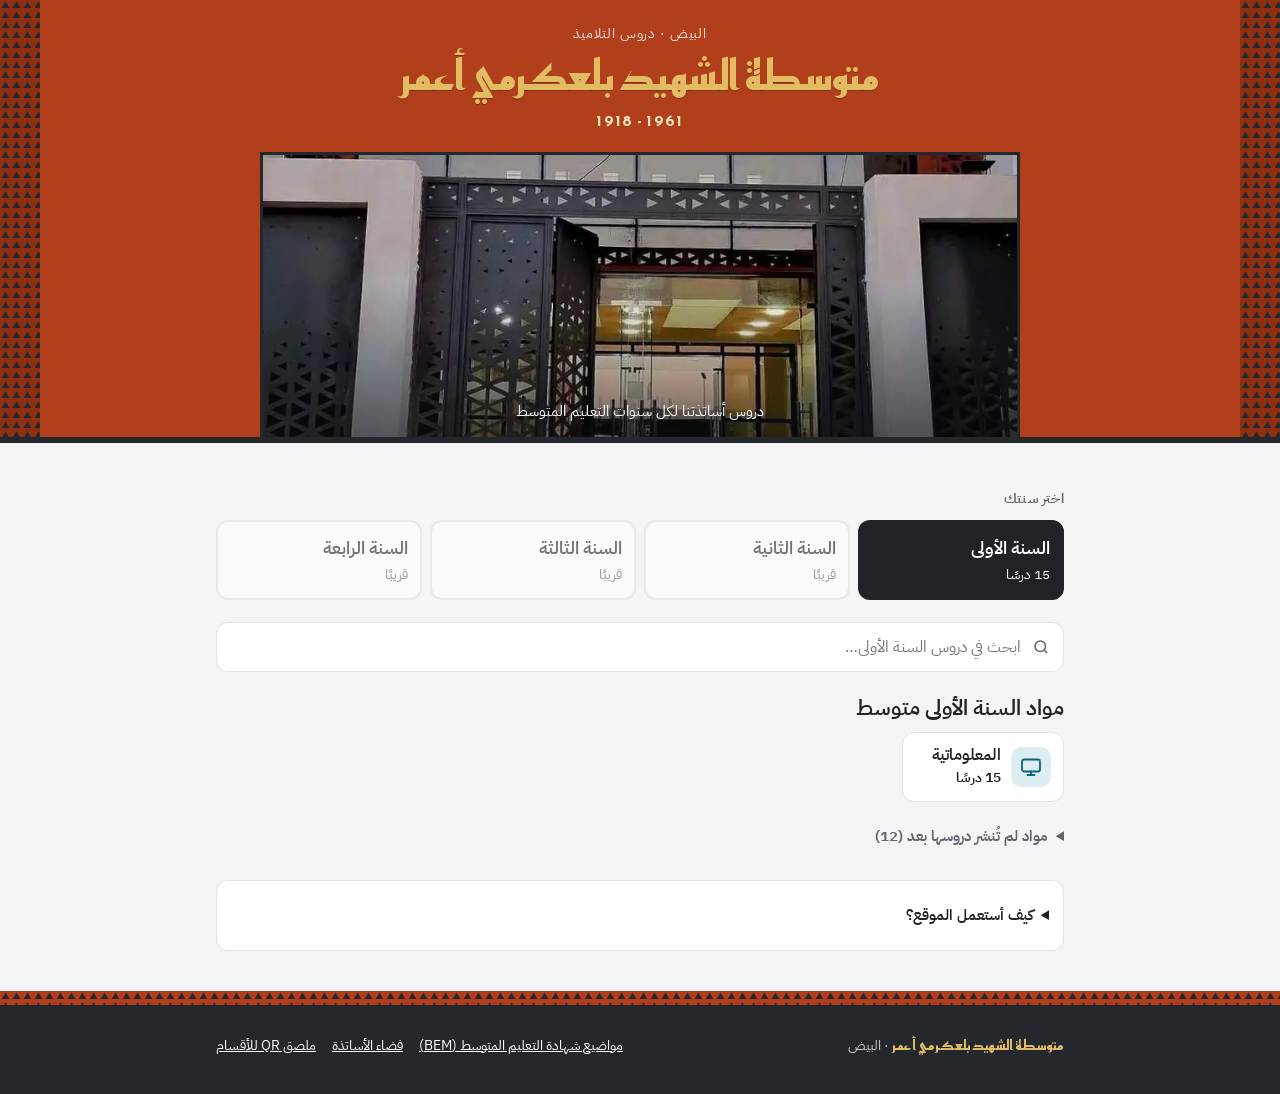
==== commit a9199211: "بعد النقد المنهجي: الكوفي للهوية فقط، لا تكرار PDF والتاريخ، «آخر الدروس» للجديد فقط، تقدّم بلا نسبة" ====
--- a/index.html
+++ b/index.html
@@ -19,7 +19,7 @@
 <link rel="preconnect" href="https://script.google.com" crossorigin>
 <link rel="preconnect" href="https://script.googleusercontent.com" crossorigin>
 <script>try{if(localStorage.getItem("doros-csv-v1")!=null||/^#y[1-4]-[a-z]+$/.test(location.hash))document.documentElement.className="ret"}catch(e){}</script>
-<link rel="stylesheet" href="style.css?v=15">
+<link rel="stylesheet" href="style.css?v=16">
 <script src="config.js"></script>
 <script src="common.js?v=15"></script>
 </head>
@@ -32,7 +32,7 @@
     <span class="dates" id="dates">1918 - 1961</span>
     <div class="glass">
       <picture><source type="image/webp" srcset="img/school-600.webp 600w, img/school-900.webp 900w" sizes="(max-width: 800px) 100vw, 760px"><img src="img/school-hero.jpg" alt="مدخل متوسطة الشهيد بلعكرمي أعمر" width="900" height="450" fetchpriority="high" decoding="async"></picture>
-      <span>دروس أساتذتنا، من السنة الأولى إلى السنة الرابعة متوسط</span>
+      <span>دروس أساتذتنا لكل سنوات التعليم المتوسط</span>
     </div>
   </div>
   <div class="panel" aria-hidden="true"></div>
@@ -153,7 +153,7 @@
  if(l.src==="api"){if(l.files.length)o+='<span class="pill pdf">'+(l.files.length===1?"ملف":l.files.length===2?"ملفان":l.files.length+" ملفات")+'</span>';
   if(l.videos.length)o+='<span class="pill video">'+(l.videos.length===1?"فيديو":l.videos.length+" فيديو")+'</span>';
   if(!l.files.length&&!l.videos.length)o+='<span class="pill link">شرح</span>'}
- else{var k=kind(l.url);o+='<span class="pill '+k+'">'+KIND[k]+'</span>'}
+ else{var k=kind(l.url);if(k!=="pdf")o+='<span class="pill '+k+'">'+KIND[k]+'</span>'}
  return o}
 /* «احفظ للمراجعة» */
 var byKey={};
@@ -162,7 +162,7 @@
 var OPEN=D.openedMap(),apiFresh=false;
 function isOpen(l){return!!OPEN[lkey(l)]}
 function seenIn(L){return L.filter(isOpen).length}
-function progress(n,t){var pc=t?Math.round(n*100/t):0;return'<div class="prog" role="img" aria-label="شاهدت '+n+' من '+t+'"><i style="width:'+pc+'%"></i></div><div class="progt"><span>شاهدت '+n+' من '+t+'</span><span>'+pc+'%</span></div>'}
+function progress(n,t){var pc=t?Math.round(n*100/t):0;return'<div class="prog" role="img" aria-label="شاهدت '+n+' من '+t+'"><i style="width:'+pc+'%"></i></div><div class="progt"><span>شاهدت '+n+' من '+t+'</span></div>'}
 function linkAttrs(l){return'href="'+esc(openHref(l))+'"'+(inSite(l)?'':' target="_blank" rel="noopener" data-ok="'+esc(lkey(l))+'"')}
 /* بطاقة «أكمل من حيث توقفت» — مدروسة نفسيًا:
    • ما لم يكتمل يبقى في الذهن ويدفع إلى إكماله: البطاقة تقترح الدرس التالي في مادة لم تكتمل بعد.
@@ -198,7 +198,7 @@
   var p=inProgress();if(!p)return hide();
   S=p.S;L=p.last;next=nextIn(S,L);if(!next)return hide()}
  var st="n:"+lkey(next);if(lsg(CHK)===st)return hide();
- var s=subj(L.subject),n=seenIn(S),where=esc(s.n)+' · '+esc(YEARS[L.year-1].name);
+ var s=subj(L.subject),n=seenIn(S),where=esc(s.n)+(L.year!==ui.year?' · '+esc(YEARS[L.year-1].name):'');
  el.hidden=false;el.className="cont";
  el.innerHTML=contClose(st)+'<small class="ch">'+D.glyph(s,"sm")+'<span>أكمل من حيث توقفت · '+where+'</span></small><b class="ct">'+esc(next.title)+'</b>'+progress(n,S.length)
   +'<a class="cgo" '+linkAttrs(next)+'>افتح الدرس التالي</a><a class="cl" '+linkAttrs(L)+'>↺ أعد فتح: '+esc(L.title)+'</a>'}
@@ -212,7 +212,7 @@
 function setStars(k,on){Array.prototype.forEach.call(document.querySelectorAll('.star[data-k]'),function(b){if(b.getAttribute("data-k")!==k)return;b.setAttribute("aria-pressed",String(on));b.textContent=on?"★":"☆";b.setAttribute("aria-label",on?"أزل من المحفوظات":"احفظ للمراجعة");b.title=on?"محفوظ للمراجعة":"احفظ للمراجعة"})}
 
 function card(l,showWhere){var meta=[],s=subj(l.subject),seen=isOpen(l);
- if(l.unit)meta.push(esc(l.unit));if(l.teacher)meta.push("الأستاذ(ة): "+esc(l.teacher));if(l.date)meta.push(fmt(l.date));if(l.note)meta.push(esc(l.note));
+ if(l.unit)meta.push(esc(l.unit));if(l.teacher)meta.push("الأستاذ(ة): "+esc(l.teacher));if(l.date&&l.src==="api")meta.push(fmt(l.date));if(l.note)meta.push(esc(l.note));
  /* الصف كله يفتح الدرس (خيار واحد واضح)، والتحميل والحفظ أيقونتان صغيرتان بجانبه */
  return'<article class="lesson'+(seen?' seen':'')+'"><a class="go" '+linkAttrs(l)+'>'
   +(showWhere?'<span class="where">'+esc(YEARS[l.year-1].name)+' · '+esc(s.n)+'</span>':"")
@@ -232,12 +232,14 @@
  var bem=lessons.filter(function(l){return l.type==="bem"||l.type==="bemc"}).length;
  $("bem").hidden=!(ui.year===4||bem>0);$("bemc").textContent=bem?D.count(bem,["موضوع واحد","موضوعان","مواضيع وتصحيحات","موضوعًا وتصحيحًا","موضوع وتصحيح"]):"مواضيع وتصحيحات";}
 
-function renderLatest(){var L=lessons.slice().sort(byNewest).slice(0,3),el=$("latest");
+/* «آخر الدروس» فقط إن نُشر شيء خلال 30 يومًا؛ وإلا فهي تكرار لما في المواد */
+function recent(d){var t=Date.parse(d||"");return t>0&&Date.now()-t<30*864e5}
+function renderLatest(){var L=lessons.filter(function(l){return recent(l.date)}).sort(byNewest).slice(0,3),el=$("latest");
  if(!L.length||ui.subj||ui.q){el.hidden=true;return}
  el.hidden=false;el.innerHTML='<div class="sec-h" style="margin-bottom:8px"><h2>آخر الدروس</h2></div><div class="minis">'+L.map(function(l){
-  return'<a class="mini" '+linkAttrs(l)+'><span class="mt"><b>'+(isOpen(l)?'<span class="tick" title="شاهدته">✓</span> ':'')+esc(l.title)+'</b><small>'+esc(YEARS[l.year-1].name)+' · '+esc(subj(l.subject).n)+(l.date?' · '+fmt(l.date):'')+'</small></span><span class="tags">'+miniPill(l)+'</span></a>'}).join("")+'</div>'}
+  return'<a class="mini" '+linkAttrs(l)+'><span class="mt"><b>'+(isOpen(l)?'<span class="tick" title="شاهدته">✓</span> ':'')+esc(l.title)+'</b><small>'+esc(YEARS[l.year-1].name)+' · '+esc(subj(l.subject).n)+'</small></span><span class="tags">'+miniPill(l)+'</span></a>'}).join("")+'</div>'}
 function miniPill(l){if(isNew(l.date))return'<span class="pill new">جديد</span>';if(l.type&&l.type!=="lesson")return'<span class="pill t-'+l.type+'">'+esc(D.typeName(l.type))+'</span>';
- if(l.src==="api")return l.videos.length&&!l.files.length?'<span class="pill video">فيديو</span>':l.files.length?'<span class="pill pdf">'+esc(D.KINDS[l.files[0].kind]||"ملف")+'</span>':'<span class="pill link">شرح</span>';var k=kind(l.url);return'<span class="pill '+k+'">'+KIND[k]+'</span>'}
+ if(l.src==="api")return l.videos.length&&!l.files.length?'<span class="pill video">فيديو</span>':l.files.length?(l.files[0].kind==="pdf"?"":'<span class="pill pdf">'+esc(D.KINDS[l.files[0].kind]||"ملف")+'</span>'):'<span class="pill link">شرح</span>';var k=kind(l.url);return k==="pdf"?"":'<span class="pill '+k+'">'+KIND[k]+'</span>'}
 
 function subjBtn(s,c){return'<button class="subj'+(c?" has":"")+'" data-act="subj" data-k="'+s.k+'" style="--sc:'+s.c+'">'+D.glyph(s)+'<span class="t"><b>'+s.n+'</b><small>'+(c?D.count(c,D.DARS)+(function(n){return n?' · <span class="tick">✓ شاهدت '+n+'</span>':''})(seenIn(lessons.filter(function(l){return l.year===ui.year&&l.subject===s.k}))):"قريبًا")+'</small></span></button>'}
 
--- a/style.css
+++ b/style.css
@@ -42,7 +42,9 @@
 img{max-width:100%;display:block}
 button,input{font:inherit;color:inherit}
 :focus-visible{outline:3px solid var(--gold);outline-offset:2px}
-h1,h2,h3{font-family:var(--display);line-height:1.25;margin:0;text-wrap:balance}
+/* الكوفي للهوية فقط (اسم المدرسة وعنوان الصفحة في الشريط العلوي)؛ كل ما يُقرأ ليُستعمل بخط IBM Plex الواضح */
+h1,h2,h3{font-family:var(--body);font-weight:600;line-height:1.3;margin:0;text-wrap:balance}
+.facade h1,.topbar h1,.gh h1{font-family:var(--display)}
 
 /* ---------- facade hero ---------- */
 .facade{background:var(--brick);color:#fff;display:grid;grid-template-columns:22px minmax(0,1fr) 22px;
@@ -70,7 +72,7 @@
 @media (max-width:560px){.years{grid-template-columns:repeat(2,minmax(0,1fr))}}
 .year{border:2px solid var(--line);background:var(--surface);border-radius:12px;padding:12px;cursor:pointer;
   display:flex;flex-direction:column;align-items:flex-start;gap:0;text-align:right}
-.year b{font-family:var(--display);font-size:1.2rem;font-weight:700;color:var(--ink)}
+.year b{font-family:var(--body);font-size:1.1rem;font-weight:600;color:var(--ink)}
 .year span{font-size:.875rem;color:var(--muted);font-variant-numeric:tabular-nums}
 .year[aria-pressed="true"]{border-color:var(--ink);background:var(--ink)}
 .year[aria-pressed="true"] b,.year[aria-pressed="true"] span{color:var(--surface)}
@@ -249,7 +251,7 @@
 .mini.sv .x{flex:none;background:none;border:0;color:var(--muted);font-size:1.3rem;width:44px;align-self:stretch;cursor:pointer}
 details.more-saved summary{cursor:pointer;color:var(--muted);font-size:.9rem;padding:8px 2px}
 .bemcd{margin:4px 0 0;font-size:.95rem;color:var(--ink)}
-.bemcd b{font-family:var(--display);color:var(--brick-ink);font-size:1.15rem}
+.bemcd b{color:var(--ink);font-weight:600}
 
 /* ============ «أين وصلت؟» والوصول السريع ============ */
 /* التلميذ العائد (أو من فتح رابط مادة): رأس نحيف، والدروس تظهر في الشاشة الأولى. الواجهة الكاملة لأول زيارة فقط */
@@ -263,7 +265,7 @@
 .year.none{opacity:.6}
 @media (max-width:560px){
   .ret .years{grid-template-columns:repeat(4,minmax(0,1fr));gap:6px}
-  .ret .year{padding:4px 2px;min-height:46px;align-items:center;justify-content:center;text-align:center;border-width:1.5px;border-radius:10px}
+  .ret .year{padding:6px 2px;min-height:54px;align-items:center;justify-content:center;text-align:center;border-width:1.5px;border-radius:10px}
   .ret .year b{font-size:1rem;line-height:1.15}.ret .year span{display:none}
   /* «السنة» في سطر صغير فوق «الأولى»: الاسم كامل وواضح دون أن يضيق الزر */
   .ret .year b i{display:block;font-family:var(--body);font-size:.875rem;font-weight:600}
